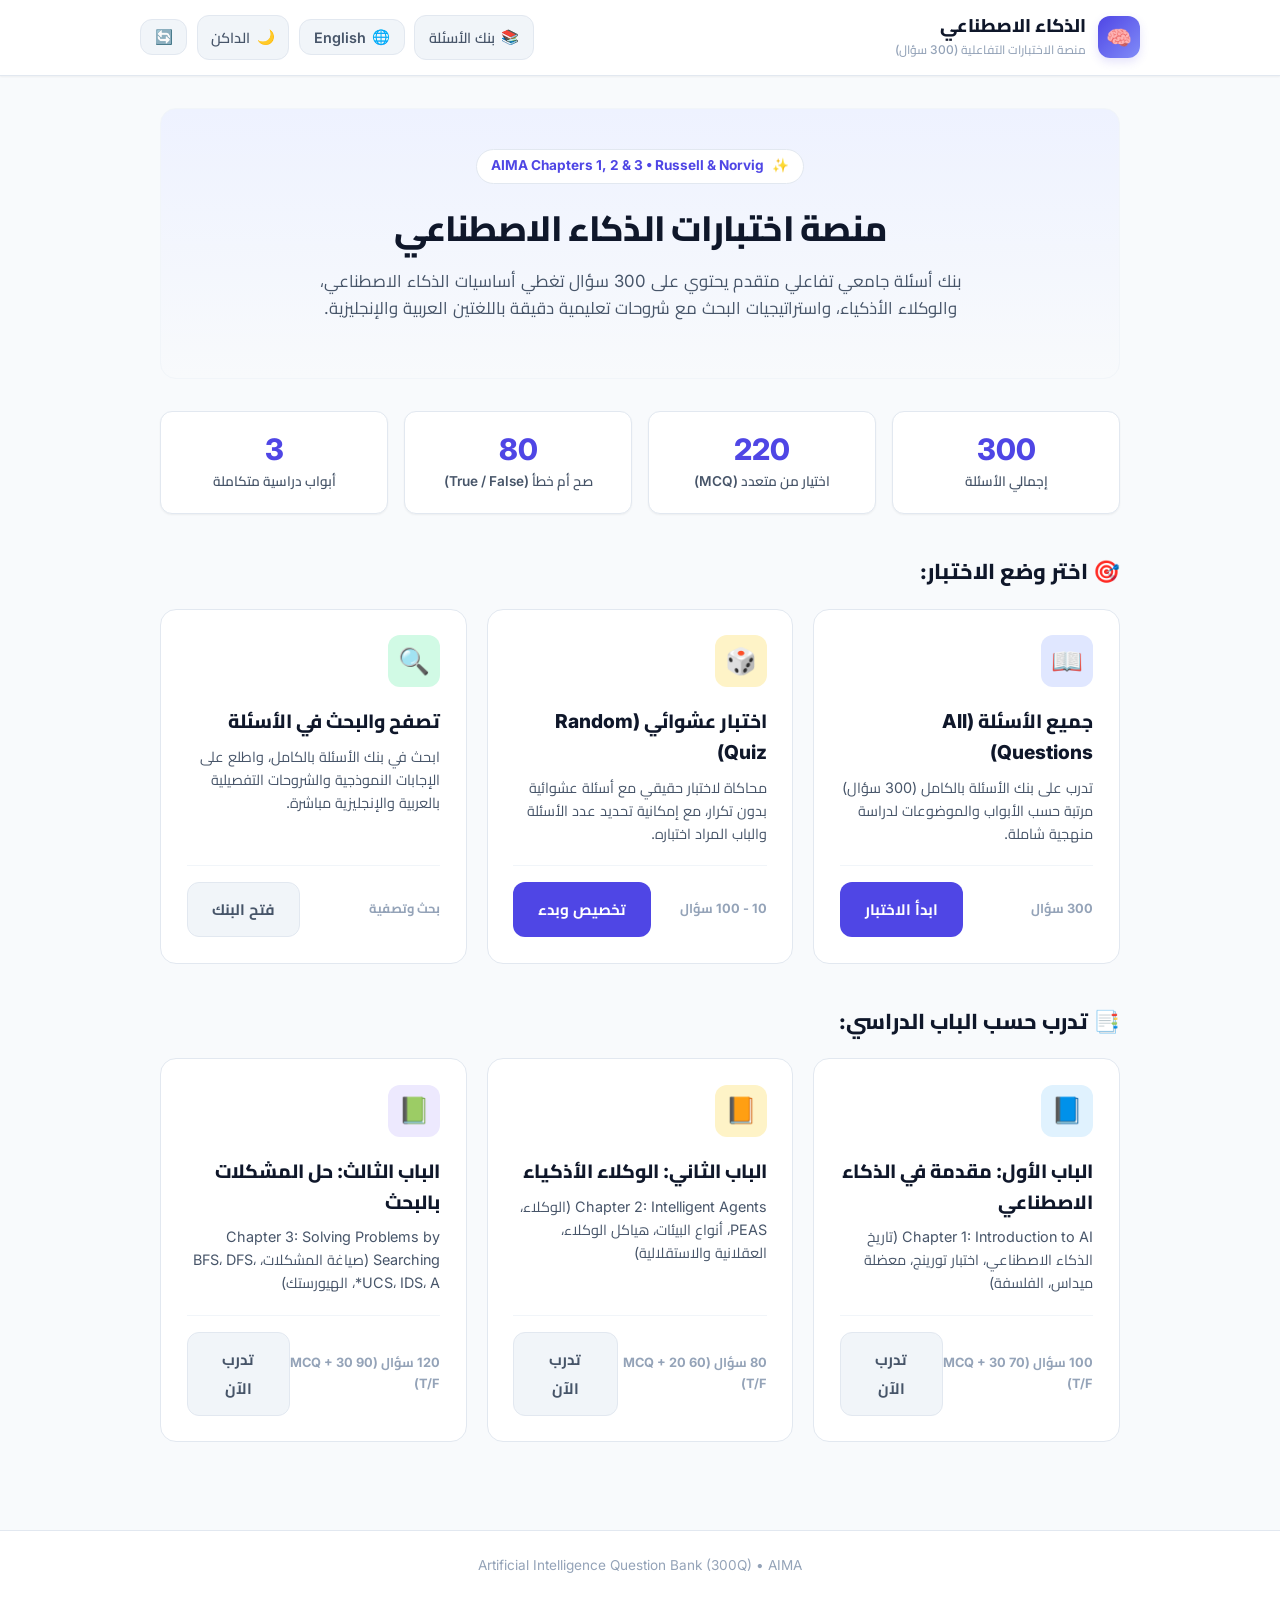
==== Interactive-Quiz/index.html @ 80504274 "Add Question Navigator palette and clean footer" ====
<!DOCTYPE html>
<html lang="ar" dir="rtl" data-theme="light">
<head>
  <meta charset="UTF-8">
  <meta name="viewport" content="width=device-width, initial-scale=1.0">
  <meta name="description" content="منصة اختبارات تفاعلية ذكية وشاملة لمقرر الذكاء الاصطناعي - 300 سؤال شامل">
  <title>منصة اختبارات الذكاء الاصطناعي | Interactive AI Quiz Platform</title>
  <link rel="stylesheet" href="style.css">
</head>
<body>

  <!-- App Header -->
  <header class="app-header">
    <div class="container header-inner">
      <div class="brand" id="brand-logo">
        <div class="brand-icon">🧠</div>
        <div class="brand-text">
          <h1 id="app-title">الذكاء الاصطناعي</h1>
          <span id="app-subtitle">منصة الاختبارات التفاعلية (300 سؤال)</span>
        </div>
      </div>
      
      <div class="header-actions">
        <!-- Question Bank Browser Button -->
        <button class="icon-btn" id="btn-open-bank" title="تصفح بنك الأسئلة / Question Bank">
          <span>📚</span>
          <span class="btn-text">بنك الأسئلة</span>
        </button>

        <!-- Language Toggle -->
        <button class="icon-btn" id="btn-lang-toggle" title="تغيير اتجاه اللغة / Switch Language">
          <span>🌐</span>
          <span id="lang-label">English</span>
        </button>

        <!-- Theme Toggle -->
        <button class="icon-btn" id="btn-theme-toggle" title="تغيير المظهر / Toggle Dark Mode">
          <span id="theme-icon">🌙</span>
          <span id="theme-label">الداكن</span>
        </button>

        <!-- Reset Button -->
        <button class="icon-btn" id="btn-reset-storage" title="إعادة ضبط التقدم / Reset Progress">
          <span>🔄</span>
        </button>
      </div>
    </div>
  </header>

  <!-- Main Container -->
  <main class="main-content">
    <div class="container">

      <!-- ===================================================================
           VIEW 1: HOME VIEW / MODE SELECTION
           =================================================================== -->
      <section id="view-home" class="view-section active">
        <!-- Hero Banner -->
        <div class="hero-banner">
          <div class="hero-badge">
            <span>✨</span>
            <span>AIMA Chapters 1, 2 & 3 • Russell & Norvig</span>
          </div>
          <h2 class="hero-title" id="home-title">منصة اختبارات الذكاء الاصطناعي</h2>
          <p class="hero-subtitle" id="home-desc">
            بنك أسئلة جامعي تفاعلي متقدم يحتوي على 300 سؤال تغطي أساسيات الذكاء الاصطناعي، والوكلاء الأذكياء، واستراتيجيات البحث مع شروحات تعليمية دقيقة باللغتين العربية والإنجليزية.
          </p>
        </div>

        <!-- Quick Stats -->
        <div class="stats-grid">
          <div class="stat-card">
            <div class="stat-value">300</div>
            <div class="stat-label" data-i18n="stat_total">إجمالي الأسئلة</div>
          </div>
          <div class="stat-card">
            <div class="stat-value">220</div>
            <div class="stat-label" data-i18n="stat_mcq">اختيار من متعدد (MCQ)</div>
          </div>
          <div class="stat-card">
            <div class="stat-value">80</div>
            <div class="stat-label" data-i18n="stat_tf">صح أم خطأ (True / False)</div>
          </div>
          <div class="stat-card">
            <div class="stat-value">3</div>
            <div class="stat-label" data-i18n="stat_chapters">أبواب دراسية متكاملة</div>
          </div>
        </div>

        <!-- Modes Grid -->
        <h3 class="modes-title" data-i18n="modes_title">🎯 اختر وضع الاختبار:</h3>
        <div class="modes-grid">
          <!-- All Questions -->
          <div class="mode-card all" id="card-mode-all">
            <div class="mode-icon">📖</div>
            <h4 class="mode-title" data-i18n="mode_all_title">جميع الأسئلة (All Questions)</h4>
            <p class="mode-desc" data-i18n="mode_all_desc">
              تدرب على بنك الأسئلة بالكامل (300 سؤال) مرتبة حسب الأبواب والموضوعات لدراسة منهجية شاملة.
            </p>
            <div class="mode-footer">
              <span class="mode-badge">300 سؤال</span>
              <button class="btn btn-primary" data-i18n="btn_start">ابدأ الاختبار</button>
            </div>
          </div>

          <!-- Random Quiz -->
          <div class="mode-card random" id="card-mode-random">
            <div class="mode-icon">🎲</div>
            <h4 class="mode-title" data-i18n="mode_random_title">اختبار عشوائي (Random Quiz)</h4>
            <p class="mode-desc" data-i18n="mode_random_desc">
              محاكاة لاختبار حقيقي مع أسئلة عشوائية بدون تكرار، مع إمكانية تحديد عدد الأسئلة والباب المراد اختباره.
            </p>
            <div class="mode-footer">
              <span class="mode-badge">10 - 100 سؤال</span>
              <button class="btn btn-primary" data-i18n="btn_customize">تخصيص وبدء</button>
            </div>
          </div>

          <!-- Question Browser -->
          <div class="mode-card browser" id="card-mode-browser">
            <div class="mode-icon">🔍</div>
            <h4 class="mode-title" data-i18n="mode_bank_title">تصفح والبحث في الأسئلة</h4>
            <p class="mode-desc" data-i18n="mode_bank_desc">
              ابحث في بنك الأسئلة بالكامل، واطلع على الإجابات النموذجية والشروحات التفصيلية بالعربية والإنجليزية مباشرة.
            </p>
            <div class="mode-footer">
              <span class="mode-badge">بحث وتصفية</span>
              <button class="btn btn-secondary" data-i18n="btn_browse">فتح البنك</button>
            </div>
          </div>
        </div>

        <!-- Chapter Practice Section -->
        <h3 class="modes-title" data-i18n="chapters_title">📑 تدرب حسب الباب الدراسي:</h3>
        <div class="modes-grid">
          <!-- Chapter 1 -->
          <div class="mode-card" data-chapter="1">
            <div class="mode-icon" style="background:#e0f2fe; color:#0369a1;">📘</div>
            <h4 class="mode-title">الباب الأول: مقدمة في الذكاء الاصطناعي</h4>
            <p class="mode-desc">Chapter 1: Introduction to AI (تاريخ الذكاء الاصطناعي، اختبار تورينج، معضلة ميداس، الفلسفة)</p>
            <div class="mode-footer">
              <span class="mode-badge">100 سؤال (70 MCQ + 30 T/F)</span>
              <button class="btn btn-secondary start-chap-btn" data-chapter="1">تدرب الآن</button>
            </div>
          </div>

          <!-- Chapter 2 -->
          <div class="mode-card" data-chapter="2">
            <div class="mode-icon" style="background:#fef3c7; color:#b45309;">📙</div>
            <h4 class="mode-title">الباب الثاني: الوكلاء الأذكياء</h4>
            <p class="mode-desc">Chapter 2: Intelligent Agents (الوكلاء، PEAS، أنواع البيئات، هياكل الوكلاء، العقلانية والاستقلالية)</p>
            <div class="mode-footer">
              <span class="mode-badge">80 سؤال (60 MCQ + 20 T/F)</span>
              <button class="btn btn-secondary start-chap-btn" data-chapter="2">تدرب الآن</button>
            </div>
          </div>

          <!-- Chapter 3 -->
          <div class="mode-card" data-chapter="3">
            <div class="mode-icon" style="background:#ede9fe; color:#6d28d9;">📗</div>
            <h4 class="mode-title">الباب الثالث: حل المشكلات بالبحث</h4>
            <p class="mode-desc">Chapter 3: Solving Problems by Searching (صياغة المشكلات، BFS، DFS، UCS، IDS، A*، الهيورستك)</p>
            <div class="mode-footer">
              <span class="mode-badge">120 سؤال (90 MCQ + 30 T/F)</span>
              <button class="btn btn-secondary start-chap-btn" data-chapter="3">تدرب الآن</button>
            </div>
          </div>
        </div>
      </section>

      <!-- ===================================================================
           VIEW 2: ACTIVE QUIZ VIEW
           =================================================================== -->
      <section id="view-quiz" class="view-section">
        <!-- Top Bar -->
        <div class="quiz-top-bar">
          <div class="quiz-info-row">
            <div class="quiz-badge-group">
              <span class="badge badge-primary" id="quiz-mode-badge">وضع جميع الأسئلة</span>
              <span class="badge badge-chapter" id="quiz-chapter-badge">Chapter 2</span>
            </div>
            <div style="display:flex; align-items:center; gap:0.75rem;">
              <button class="icon-btn" id="btn-toggle-navigator" title="قائمة الأسئلة / Question Navigator">
                <span>📑</span>
                <span id="nav-btn-text">قائمة الأسئلة (1/20)</span>
              </button>
              <div class="quiz-counter" id="quiz-counter">السؤال 1 من 20</div>
            </div>
          </div>
          <!-- Progress bar -->
          <div class="progress-container">
            <div class="progress-bar" id="quiz-progress-bar"></div>
          </div>
        </div>

        <!-- Question Navigation Drawer / Palette -->
        <div class="question-navigator-drawer" id="question-navigator-drawer" style="display: none;">
          <div class="nav-drawer-header">
            <div class="nav-drawer-title">
              <span>📑</span>
              <span id="nav-drawer-heading">قائمة الأسئلة والتنقل السريع (Question Navigator)</span>
            </div>
            <button class="close-btn" id="btn-close-navigator" title="إغلاق">&times;</button>
          </div>
          <div class="nav-legend">
            <span class="legend-item"><span class="legend-dot current"></span> الحالي (Current)</span>
            <span class="legend-item"><span class="legend-dot correct"></span> صحيحة (Correct)</span>
            <span class="legend-item"><span class="legend-dot wrong"></span> خاطئة (Wrong)</span>
            <span class="legend-item"><span class="legend-dot unanswered"></span> لم تُجب (Unanswered)</span>
          </div>
          <div class="nav-grid-container" id="nav-grid-container">
            <!-- Dynamically populated buttons -->
          </div>
        </div>

        <!-- Question Card -->
        <div class="question-card">
          <div class="question-header">
            <span class="question-number-tag" id="q-id-tag">Q1</span>
            <span class="badge" id="q-type-badge">MCQ</span>
          </div>

          <div class="question-text" id="q-text">
            نص السؤال يظهر هنا...
          </div>

          <!-- Options Container -->
          <div class="options-list" id="q-options-container">
            <!-- Dynamically populated -->
          </div>

          <!-- Feedback Banner (Shown after check answer) -->
          <div class="feedback-banner" id="feedback-banner">
            <div class="feedback-header" id="feedback-header">
              <!-- Result Icon and text -->
            </div>
            <div class="feedback-details" id="feedback-details">
              <!-- Your Answer & Correct Answer -->
            </div>
          </div>

          <!-- Explanation Container (Shown after check answer) -->
          <div class="explanation-box" id="explanation-box">
            <button class="explanation-toggle-btn" id="btn-toggle-exp">
              <span id="exp-toggle-text">💡 عرض الشرح التعليمي / Show Explanation</span>
              <span id="exp-toggle-icon">▼</span>
            </button>
            <div class="explanation-content" id="explanation-content">
              <div class="exp-lang-block">
                <div class="exp-lang-header">🇸🇦 الشرح باللغة العربية:</div>
                <div class="exp-text" id="exp-text-ar"></div>
              </div>
              <div class="exp-lang-block">
                <div class="exp-lang-header">🇬🇧 English Explanation:</div>
                <div class="exp-text" id="exp-text-en"></div>
              </div>
            </div>
          </div>
        </div>

        <!-- Bottom Actions -->
        <div class="quiz-actions">
          <button class="btn btn-secondary" id="btn-prev-q" disabled>
            <span>◀</span>
            <span data-i18n="btn_prev">السابق</span>
          </button>

          <div class="action-btn-group">
            <button class="btn btn-primary" id="btn-check-ans" disabled>
              <span>✓</span>
              <span data-i18n="btn_check">تحقق من الإجابة</span>
            </button>
            <button class="btn btn-primary" id="btn-next-q">
              <span data-i18n="btn_next">التالي</span>
              <span>▶</span>
            </button>
          </div>

          <button class="btn btn-danger" id="btn-finish-quiz">
            <span data-i18n="btn_finish">إنهاء الاختبار</span>
          </button>
        </div>
      </section>

      <!-- ===================================================================
           VIEW 3: RESULTS VIEW
           =================================================================== -->
      <section id="view-results" class="view-section">
        <div class="results-card">
          <div class="results-badge" id="res-badge-icon">🏆</div>
          <h2 class="results-title" data-i18n="res_title">اكتمل الاختبار بنجاح!</h2>
          <p class="results-subtitle" id="res-subtitle">ملخص الأداء والنتيجة النهائية</p>

          <div class="score-display-box">
            <div class="score-number" id="res-score-ratio">17 / 20</div>
            <div class="score-percentage" id="res-score-pct">85%</div>
          </div>

          <div>
            <span class="grade-pill" id="res-grade-pill">👍 Very Good (جيد جداً)</span>
          </div>

          <div class="results-stats-row">
            <div class="r-stat">
              <div class="r-stat-val correct" id="res-stat-correct">17</div>
              <div class="r-stat-lbl" data-i18n="stat_correct">إجابات صحيحة</div>
            </div>
            <div class="r-stat">
              <div class="r-stat-val wrong" id="res-stat-wrong">3</div>
              <div class="r-stat-lbl" data-i18n="stat_wrong">إجابات خاطئة</div>
            </div>
            <div class="r-stat">
              <div class="r-stat-val total" id="res-stat-total">20</div>
              <div class="r-stat-lbl" data-i18n="stat_total_qs">إجمالي الأسئلة</div>
            </div>
          </div>

          <div class="results-actions">
            <button class="btn btn-primary" id="btn-review-answers">
              <span>📋</span>
              <span data-i18n="btn_review">مراجعة الإجابات</span>
            </button>
            <button class="btn btn-secondary" id="btn-try-again">
              <span>🔄</span>
              <span data-i18n="btn_retry">إعادة الاختبار</span>
            </button>
            <button class="btn btn-secondary" id="btn-new-random">
              <span>🎲</span>
              <span data-i18n="btn_new_random">اختبار عشوائي جديد</span>
            </button>
            <button class="btn btn-secondary" id="btn-return-home">
              <span>🏠</span>
              <span data-i18n="btn_home">الرئيسية</span>
            </button>
          </div>
        </div>
      </section>

      <!-- ===================================================================
           VIEW 4: REVIEW VIEW
           =================================================================== -->
      <section id="view-review" class="view-section">
        <div class="review-header-bar">
          <h2 class="review-title" data-i18n="review_title">📋 مراجعة الإجابات</h2>
          <div class="review-filter-tabs">
            <button class="tab-btn active" data-filter="all" data-i18n="tab_all">الكل</button>
            <button class="tab-btn" data-filter="correct" data-i18n="tab_correct">الصحيحة ✓</button>
            <button class="tab-btn" data-filter="wrong" data-i18n="tab_wrong">الخاطئة ✗</button>
          </div>
          <button class="btn btn-secondary" id="btn-review-back">
            <span>◀</span>
            <span data-i18n="btn_back_results">العودة للنتيجة</span>
          </button>
        </div>

        <div class="review-search-bar">
          <input type="text" class="search-input" id="review-search-input" placeholder="🔍 ابحث في الأسئلة التي تمت مراجعتها...">
        </div>

        <div class="review-cards-list" id="review-cards-container">
          <!-- Dynamically populated review questions -->
        </div>
      </section>

      <!-- ===================================================================
           VIEW 5: QUESTION BANK BROWSER
           =================================================================== -->
      <section id="view-browser" class="view-section">
        <div class="bank-header">
          <div>
            <h2 class="review-title" data-i18n="bank_title">📚 تصفح بنك الأسئلة (300 سؤال)</h2>
            <p style="color:var(--text-secondary); font-size:0.95rem;">تصفح واقرأ جميع الأسئلة مع الإجابات والشروحات التعليمية الكاملة</p>
          </div>
          <button class="btn btn-secondary" id="btn-browser-back">
            <span>🏠</span>
            <span data-i18n="btn_home">الرئيسية</span>
          </button>
        </div>

        <div class="bank-filters">
          <input type="text" class="search-input" id="bank-search-input" placeholder="🔍 ابحث عن أي كلمة أو مفهوم في الأسئلة..." style="flex:2; min-width:240px;">
          
          <select class="select-filter" id="bank-chapter-filter" style="flex:1; min-width:180px;">
            <option value="all">جميع الأبواب (All Chapters)</option>
            <option value="1">الباب 1: مقدمة الذكاء الاصطناعي</option>
            <option value="2">الباب 2: الوكلاء الأذكياء</option>
            <option value="3">الباب 3: حل المشكلات بالبحث</option>
          </select>

          <select class="select-filter" id="bank-type-filter" style="flex:1; min-width:150px;">
            <option value="all">جميع الأنواع</option>
            <option value="mcq">اختيار من متعدد (MCQ)</option>
            <option value="true_false">صح أم خطأ (True / False)</option>
          </select>
        </div>

        <div class="review-cards-list" id="bank-cards-container">
          <!-- Dynamically populated question bank items -->
        </div>
      </section>

    </div>
  </main>

  <!-- =======================================================================
       MODAL: RANDOM QUIZ CONFIGURATION
       ======================================================================= -->
  <div class="config-modal-backdrop" id="random-config-modal">
    <div class="config-modal">
      <div class="modal-header">
        <h3 class="modal-title">🎲 إعداد الاختبار العشوائي</h3>
        <button class="close-btn" id="modal-close-btn">&times;</button>
      </div>

      <div class="form-group">
        <label class="form-label">نطاق الأسئلة (Chapter Scope):</label>
        <div class="pill-group" id="modal-scope-pills">
          <button class="pill-btn active" data-scope="all">الكل (300 سؤال)</button>
          <button class="pill-btn" data-scope="1">الباب 1 (100 Q)</button>
          <button class="pill-btn" data-scope="2">الباب 2 (80 Q)</button>
          <button class="pill-btn" data-scope="3">الباب 3 (120 Q)</button>
        </div>
      </div>

      <div class="form-group">
        <label class="form-label">عدد الأسئلة (Number of Questions):</label>
        <div class="pill-group" id="modal-count-pills">
          <button class="pill-btn" data-count="10">10</button>
          <button class="pill-btn active" data-count="20">20</button>
          <button class="pill-btn" data-count="30">30</button>
          <button class="pill-btn" data-count="50">50</button>
          <button class="pill-btn" data-count="100">100</button>
          <button class="pill-btn" data-count="custom">مخصص</button>
        </div>
        <input type="number" id="custom-count-input" class="custom-input" min="5" max="300" placeholder="أدخل عدداً بين 5 و 300" style="display:none;">
      </div>

      <div class="modal-actions">
        <button class="btn btn-secondary" id="modal-cancel-btn">إلغاء</button>
        <button class="btn btn-primary" id="modal-start-btn">ابدأ الاختبار الآن 🚀</button>
      </div>
    </div>
  </div>

  <!-- Footer -->
  <footer class="app-footer">
    <div class="container footer-inner" style="justify-content: center;">
      <div id="footer-text">Artificial Intelligence Question Bank (300Q) • AIMA</div>
    </div>
  </footer>

  <!-- Scripts -->
  <script src="questions.js"></script>
  <script src="script.js"></script>
</body>
</html>
---- Interactive-Quiz/style.css ----
/* ==========================================================================
   Interactive Quiz Platform - Stylesheet
   Modern, Responsive, Bilingual (AR/EN), Dark & Light Theme
   ========================================================================== */

@import url('https://fonts.googleapis.com/css2?family=Cairo:wght@400;600;700;800&family=Inter:wght@400;500;600;700;800&display=swap');

:root {
  /* Light Theme */
  --bg-primary: #f8fafc;
  --bg-secondary: #ffffff;
  --bg-tertiary: #f1f5f9;
  --bg-card: #ffffff;
  --bg-card-hover: #f8fafc;
  --border-color: #e2e8f0;
  --border-light: #f1f5f9;
  
  --text-primary: #0f172a;
  --text-secondary: #475569;
  --text-muted: #94a3b8;
  
  --primary: #4f46e5;
  --primary-hover: #4338ca;
  --primary-light: #eef2ff;
  --primary-glow: rgba(79, 70, 229, 0.15);
  
  --success: #10b981;
  --success-bg: #ecfdf5;
  --success-border: #a7f3d0;
  --success-text: #065f46;
  
  --danger: #ef4444;
  --danger-bg: #fef2f2;
  --danger-border: #fecaca;
  --danger-text: #991b1b;
  
  --warning: #f59e0b;
  --warning-bg: #fffbeb;
  --warning-border: #fde68a;
  --warning-text: #92400e;
  
  --info: #0284c7;
  --info-bg: #f0f9ff;
  --info-border: #bae6fd;
  
  --shadow-sm: 0 1px 2px 0 rgba(0, 0, 0, 0.05);
  --shadow-md: 0 4px 6px -1px rgba(0, 0, 0, 0.08), 0 2px 4px -2px rgba(0, 0, 0, 0.05);
  --shadow-lg: 0 10px 15px -3px rgba(0, 0, 0, 0.08), 0 4px 6px -4px rgba(0, 0, 0, 0.04);
  --shadow-xl: 0 20px 25px -5px rgba(0, 0, 0, 0.1), 0 8px 10px -6px rgba(0, 0, 0, 0.04);
  
  --radius-sm: 8px;
  --radius-md: 12px;
  --radius-lg: 16px;
  --radius-full: 9999px;
  
  --font-family: 'Inter', 'Cairo', system-ui, -apple-system, sans-serif;
  --transition: all 0.25s cubic-bezier(0.4, 0, 0.2, 1);
}

[data-theme="dark"] {
  --bg-primary: #0b0f19;
  --bg-secondary: #111827;
  --bg-tertiary: #1f2937;
  --bg-card: #151d2f;
  --bg-card-hover: #1c263c;
  --border-color: #27354f;
  --border-light: #1e293b;
  
  --text-primary: #f8fafc;
  --text-secondary: #cbd5e1;
  --text-muted: #64748b;
  
  --primary: #6366f1;
  --primary-hover: #4f46e5;
  --primary-light: rgba(99, 102, 241, 0.15);
  --primary-glow: rgba(99, 102, 241, 0.3);
  
  --success: #10b981;
  --success-bg: rgba(16, 185, 129, 0.15);
  --success-border: rgba(16, 185, 129, 0.3);
  --success-text: #34d399;
  
  --danger: #f87171;
  --danger-bg: rgba(239, 68, 68, 0.15);
  --danger-border: rgba(239, 68, 68, 0.3);
  --danger-text: #fca5a5;
  
  --warning: #fbbf24;
  --warning-bg: rgba(245, 158, 11, 0.15);
  --warning-border: rgba(245, 158, 11, 0.3);
  --warning-text: #fcd34d;
  
  --info: #38bdf8;
  --info-bg: rgba(2, 132, 199, 0.15);
  --info-border: rgba(2, 132, 199, 0.3);
  
  --shadow-sm: 0 1px 3px 0 rgba(0, 0, 0, 0.3);
  --shadow-md: 0 4px 6px -1px rgba(0, 0, 0, 0.4);
  --shadow-lg: 0 10px 20px -3px rgba(0, 0, 0, 0.5);
  --shadow-xl: 0 20px 25px -5px rgba(0, 0, 0, 0.6);
}

/* ==========================================================================
   Reset & Base Styles
   ========================================================================== */

* {
  box-sizing: border-box;
  margin: 0;
  padding: 0;
  font-family: inherit;
  -webkit-font-smoothing: antialiased;
}

body {
  font-family: var(--font-family);
  background-color: var(--bg-primary);
  color: var(--text-primary);
  min-height: 100vh;
  display: flex;
  flex-direction: column;
  line-height: 1.6;
  transition: background-color 0.3s ease, color 0.3s ease;
}

[dir="rtl"] {
  font-family: 'Cairo', 'Inter', system-ui, sans-serif;
  direction: rtl;
  text-align: right;
}

[dir="ltr"] {
  font-family: 'Inter', 'Cairo', system-ui, sans-serif;
  direction: ltr;
  text-align: left;
}

/* Container */
.container {
  width: 100%;
  max-width: 1000px;
  margin: 0 auto;
  padding: 0 1.25rem;
}

/* ==========================================================================
   Header & Navbar
   ========================================================================== */

.app-header {
  background: var(--bg-secondary);
  border-bottom: 1px solid var(--border-color);
  position: sticky;
  top: 0;
  z-index: 100;
  backdrop-filter: blur(10px);
  box-shadow: var(--shadow-sm);
  transition: var(--transition);
}

.header-inner {
  display: flex;
  align-items: center;
  justify-content: space-between;
  padding: 0.85rem 0;
}

.brand {
  display: flex;
  align-items: center;
  gap: 0.75rem;
  text-decoration: none;
  cursor: pointer;
}

.brand-icon {
  width: 42px;
  height: 42px;
  border-radius: var(--radius-md);
  background: linear-gradient(135deg, var(--primary), #818cf8);
  display: flex;
  align-items: center;
  justify-content: center;
  color: #ffffff;
  font-size: 1.3rem;
  box-shadow: 0 4px 10px var(--primary-glow);
}

.brand-text h1 {
  font-size: 1.15rem;
  font-weight: 800;
  color: var(--text-primary);
  line-height: 1.2;
}

.brand-text span {
  font-size: 0.75rem;
  color: var(--text-muted);
  font-weight: 500;
}

.header-actions {
  display: flex;
  align-items: center;
  gap: 0.6rem;
}

.icon-btn {
  background: var(--bg-tertiary);
  border: 1px solid var(--border-color);
  color: var(--text-secondary);
  padding: 0.5rem 0.85rem;
  border-radius: var(--radius-md);
  font-size: 0.9rem;
  font-weight: 600;
  cursor: pointer;
  display: inline-flex;
  align-items: center;
  gap: 0.4rem;
  transition: var(--transition);
}

.icon-btn:hover {
  background: var(--primary-light);
  color: var(--primary);
  border-color: var(--primary);
}

/* ==========================================================================
   Main Content Layout
   ========================================================================== */

.main-content {
  flex: 1;
  padding: 2rem 0 3rem;
}

/* Section visibility */
.view-section {
  display: none;
  animation: fadeIn 0.35s ease;
}

.view-section.active {
  display: block;
}

@keyframes fadeIn {
  from { opacity: 0; transform: translateY(8px); }
  to { opacity: 1; transform: translateY(0); }
}

/* ==========================================================================
   Home View / Mode Selector
   ========================================================================== */

.hero-banner {
  text-align: center;
  padding: 2.5rem 1rem 2rem;
  margin-bottom: 2rem;
  background: linear-gradient(180deg, var(--primary-light) 0%, transparent 100%);
  border-radius: var(--radius-lg);
  border: 1px solid var(--border-light);
}

.hero-badge {
  display: inline-flex;
  align-items: center;
  gap: 0.5rem;
  background: var(--bg-secondary);
  border: 1px solid var(--border-color);
  color: var(--primary);
  font-size: 0.85rem;
  font-weight: 700;
  padding: 0.35rem 0.9rem;
  border-radius: var(--radius-full);
  margin-bottom: 1rem;
}

.hero-title {
  font-size: 2.2rem;
  font-weight: 800;
  color: var(--text-primary);
  margin-bottom: 0.75rem;
  letter-spacing: -0.02em;
}

.hero-subtitle {
  font-size: 1.05rem;
  color: var(--text-secondary);
  max-width: 650px;
  margin: 0 auto 1.5rem;
}

.stats-grid {
  display: grid;
  grid-template-columns: repeat(auto-fit, minmax(180px, 1fr));
  gap: 1rem;
  margin-bottom: 2.5rem;
}

.stat-card {
  background: var(--bg-card);
  border: 1px solid var(--border-color);
  padding: 1.25rem;
  border-radius: var(--radius-md);
  text-align: center;
  box-shadow: var(--shadow-sm);
  transition: var(--transition);
}

.stat-card:hover {
  transform: translateY(-2px);
  box-shadow: var(--shadow-md);
  border-color: var(--primary);
}

.stat-value {
  font-size: 1.85rem;
  font-weight: 800;
  color: var(--primary);
  line-height: 1.2;
}

.stat-label {
  font-size: 0.85rem;
  color: var(--text-secondary);
  font-weight: 600;
  margin-top: 0.25rem;
}

/* Modes Grid */
.modes-title {
  font-size: 1.35rem;
  font-weight: 800;
  margin-bottom: 1.25rem;
  display: flex;
  align-items: center;
  gap: 0.5rem;
}

.modes-grid {
  display: grid;
  grid-template-columns: repeat(auto-fit, minmax(280px, 1fr));
  gap: 1.25rem;
  margin-bottom: 2.5rem;
}

.mode-card {
  background: var(--bg-card);
  border: 1.5px solid var(--border-color);
  border-radius: var(--radius-lg);
  padding: 1.6rem;
  cursor: pointer;
  transition: var(--transition);
  position: relative;
  overflow: hidden;
  display: flex;
  flex-direction: column;
}

.mode-card:hover {
  border-color: var(--primary);
  transform: translateY(-4px);
  box-shadow: var(--shadow-lg);
}

.mode-icon {
  width: 52px;
  height: 52px;
  border-radius: var(--radius-md);
  display: flex;
  align-items: center;
  justify-content: center;
  font-size: 1.6rem;
  margin-bottom: 1.2rem;
}

.mode-card.all .mode-icon {
  background: #e0e7ff;
  color: #4338ca;
}

.mode-card.random .mode-icon {
  background: #fef3c7;
  color: #b45309;
}

.mode-card.browser .mode-icon {
  background: #d1fae5;
  color: #047857;
}

.mode-title {
  font-size: 1.2rem;
  font-weight: 800;
  color: var(--text-primary);
  margin-bottom: 0.5rem;
}

.mode-desc {
  font-size: 0.9rem;
  color: var(--text-secondary);
  margin-bottom: 1.25rem;
  flex: 1;
}

.mode-footer {
  display: flex;
  align-items: center;
  justify-content: space-between;
  border-top: 1px solid var(--border-light);
  padding-top: 1rem;
}

.mode-badge {
  font-size: 0.8rem;
  font-weight: 700;
  color: var(--text-muted);
}

/* Modal / Configurations (Random Quiz Setup) */
.config-modal-backdrop {
  position: fixed;
  top: 0;
  left: 0;
  right: 0;
  bottom: 0;
  background: rgba(0, 0, 0, 0.65);
  backdrop-filter: blur(4px);
  display: none;
  align-items: center;
  justify-content: center;
  z-index: 1000;
  padding: 1rem;
}

.config-modal-backdrop.active {
  display: flex;
  animation: fadeIn 0.2s ease;
}

.config-modal {
  background: var(--bg-card);
  border: 1px solid var(--border-color);
  border-radius: var(--radius-lg);
  max-width: 540px;
  width: 100%;
  padding: 2rem;
  box-shadow: var(--shadow-xl);
}

.modal-header {
  display: flex;
  align-items: center;
  justify-content: space-between;
  margin-bottom: 1.5rem;
}

.modal-title {
  font-size: 1.3rem;
  font-weight: 800;
}

.close-btn {
  background: none;
  border: none;
  font-size: 1.5rem;
  color: var(--text-muted);
  cursor: pointer;
  padding: 0.25rem;
  line-height: 1;
}

.close-btn:hover {
  color: var(--text-primary);
}

.form-group {
  margin-bottom: 1.5rem;
}

.form-label {
  display: block;
  font-size: 0.9rem;
  font-weight: 700;
  margin-bottom: 0.6rem;
  color: var(--text-primary);
}

.pill-group {
  display: flex;
  flex-wrap: wrap;
  gap: 0.5rem;
}

.pill-btn {
  background: var(--bg-tertiary);
  border: 1.5px solid var(--border-color);
  padding: 0.5rem 1rem;
  border-radius: var(--radius-full);
  font-size: 0.9rem;
  font-weight: 700;
  color: var(--text-secondary);
  cursor: pointer;
  transition: var(--transition);
}

.pill-btn:hover {
  border-color: var(--primary);
  color: var(--primary);
}

.pill-btn.active {
  background: var(--primary);
  border-color: var(--primary);
  color: #ffffff;
}

.custom-input {
  width: 100%;
  padding: 0.75rem 1rem;
  background: var(--bg-tertiary);
  border: 1.5px solid var(--border-color);
  border-radius: var(--radius-md);
  color: var(--text-primary);
  font-size: 0.95rem;
  outline: none;
  margin-top: 0.5rem;
  transition: var(--transition);
}

.custom-input:focus {
  border-color: var(--primary);
  box-shadow: 0 0 0 3px var(--primary-glow);
}

.modal-actions {
  display: flex;
  justify-content: flex-end;
  gap: 0.75rem;
  margin-top: 2rem;
}

/* ==========================================================================
   Quiz View (Active Exam)
   ========================================================================== */

.quiz-top-bar {
  background: var(--bg-card);
  border: 1px solid var(--border-color);
  border-radius: var(--radius-lg);
  padding: 1.25rem;
  margin-bottom: 1.5rem;
  box-shadow: var(--shadow-sm);
}

.quiz-info-row {
  display: flex;
  align-items: center;
  justify-content: space-between;
  margin-bottom: 0.75rem;
  flex-wrap: wrap;
  gap: 0.5rem;
}

.quiz-badge-group {
  display: flex;
  align-items: center;
  gap: 0.5rem;
}

.badge {
  display: inline-flex;
  align-items: center;
  gap: 0.3rem;
  padding: 0.3rem 0.75rem;
  border-radius: var(--radius-full);
  font-size: 0.8rem;
  font-weight: 700;
  text-transform: uppercase;
  letter-spacing: 0.03em;
}

.badge-primary {
  background: var(--primary-light);
  color: var(--primary);
  border: 1px solid var(--border-color);
}

.badge-chapter {
  background: var(--bg-tertiary);
  color: var(--text-secondary);
  border: 1px solid var(--border-color);
}

.quiz-counter {
  font-size: 1rem;
  font-weight: 800;
  color: var(--text-primary);
}

.progress-container {
  width: 100%;
  height: 10px;
  background: var(--bg-tertiary);
  border-radius: var(--radius-full);
  overflow: hidden;
  position: relative;
}

.progress-bar {
  height: 100%;
  width: 0%;
  background: linear-gradient(90deg, var(--primary), #818cf8);
  border-radius: var(--radius-full);
  transition: width 0.3s ease;
}

/* Question Navigation Drawer / Palette */
.question-navigator-drawer {
  background: var(--bg-card);
  border: 1.5px solid var(--border-color);
  border-radius: var(--radius-lg);
  padding: 1.25rem;
  margin-bottom: 1.5rem;
  box-shadow: var(--shadow-md);
  animation: fadeIn 0.25s ease;
}

.nav-drawer-header {
  display: flex;
  align-items: center;
  justify-content: space-between;
  margin-bottom: 1rem;
  border-bottom: 1px solid var(--border-light);
  padding-bottom: 0.75rem;
}

.nav-drawer-title {
  display: flex;
  align-items: center;
  gap: 0.5rem;
  font-size: 1.05rem;
  font-weight: 800;
  color: var(--text-primary);
}

.nav-legend {
  display: flex;
  align-items: center;
  flex-wrap: wrap;
  gap: 1.25rem;
  margin-bottom: 1rem;
  font-size: 0.85rem;
  color: var(--text-secondary);
}

.legend-item {
  display: inline-flex;
  align-items: center;
  gap: 0.4rem;
  font-weight: 600;
}

.legend-dot {
  width: 12px;
  height: 12px;
  border-radius: 50%;
  display: inline-block;
}

.legend-dot.current { background: var(--primary); box-shadow: 0 0 0 2px var(--primary-glow); }
.legend-dot.correct { background: var(--success); }
.legend-dot.wrong { background: var(--danger); }
.legend-dot.unanswered { background: var(--border-color); }

.nav-grid-container {
  display: grid;
  grid-template-columns: repeat(auto-fill, minmax(44px, 1fr));
  gap: 0.5rem;
  max-height: 240px;
  overflow-y: auto;
  padding: 0.35rem 0.2rem;
}

.nav-q-btn {
  height: 42px;
  border-radius: var(--radius-sm);
  background: var(--bg-tertiary);
  border: 1.5px solid var(--border-color);
  color: var(--text-secondary);
  font-size: 0.9rem;
  font-weight: 800;
  cursor: pointer;
  display: flex;
  align-items: center;
  justify-content: center;
  transition: var(--transition);
  user-select: none;
}

.nav-q-btn:hover {
  border-color: var(--primary);
  color: var(--primary);
  transform: translateY(-2px);
}

.nav-q-btn.current {
  background: var(--primary-light) !important;
  border-color: var(--primary) !important;
  color: var(--primary) !important;
  box-shadow: 0 0 0 2px var(--primary-glow);
}

.nav-q-btn.correct {
  background: var(--success) !important;
  border-color: var(--success) !important;
  color: #ffffff !important;
}

.nav-q-btn.wrong {
  background: var(--danger) !important;
  border-color: var(--danger) !important;
  color: #ffffff !important;
}

.nav-q-btn.answered-unverified {
  border-color: var(--primary);
  background: var(--bg-card);
  color: var(--primary);
}

/* Question Card */
.question-card {
  background: var(--bg-card);
  border: 1.5px solid var(--border-color);
  border-radius: var(--radius-lg);
  padding: 2rem;
  margin-bottom: 1.5rem;
  box-shadow: var(--shadow-md);
  position: relative;
}

.question-header {
  display: flex;
  align-items: center;
  justify-content: space-between;
  margin-bottom: 1rem;
  gap: 0.5rem;
}

.question-number-tag {
  font-size: 0.85rem;
  font-weight: 700;
  color: var(--primary);
  background: var(--primary-light);
  padding: 0.25rem 0.65rem;
  border-radius: var(--radius-sm);
}

.question-text {
  font-size: 1.25rem;
  font-weight: 700;
  color: var(--text-primary);
  line-height: 1.6;
  margin-bottom: 1.75rem;
  direction: ltr !important;
  text-align: left !important;
  unicode-bidi: isolate !important;
  font-family: 'Inter', -apple-system, BlinkMacSystemFont, 'Segoe UI', Roboto, sans-serif !important;
}

/* Options */
.options-list {
  display: flex;
  flex-direction: column;
  gap: 0.85rem;
  margin-bottom: 1.75rem;
  direction: ltr !important;
}

.option-item {
  display: flex;
  align-items: center;
  gap: 1rem;
  padding: 1rem 1.25rem;
  background: var(--bg-tertiary);
  border: 1.5px solid var(--border-color);
  border-radius: var(--radius-md);
  cursor: pointer;
  transition: var(--transition);
  position: relative;
  user-select: none;
  direction: ltr !important;
  text-align: left !important;
}

.option-item:hover:not(.disabled) {
  border-color: var(--primary);
  background: var(--primary-light);
  transform: translateX(4px);
}

.option-item.selected {
  border-color: var(--primary);
  background: var(--primary-light);
  box-shadow: 0 0 0 2px var(--primary-glow);
}

.option-prefix {
  width: 34px;
  height: 34px;
  min-width: 34px;
  border-radius: var(--radius-sm);
  background: var(--bg-card);
  border: 1px solid var(--border-color);
  display: flex;
  align-items: center;
  justify-content: center;
  font-weight: 800;
  font-size: 0.95rem;
  color: var(--text-secondary);
  transition: var(--transition);
}

.option-item.selected .option-prefix {
  background: var(--primary);
  color: #ffffff;
  border-color: var(--primary);
}

.option-label {
  font-size: 1.05rem;
  color: var(--text-primary);
  font-weight: 500;
  flex: 1;
  direction: ltr !important;
  text-align: left !important;
  unicode-bidi: isolate !important;
  font-family: 'Inter', -apple-system, BlinkMacSystemFont, 'Segoe UI', Roboto, sans-serif !important;
}

/* Correct / Wrong States on Options */
.option-item.correct {
  background: var(--success-bg) !important;
  border-color: var(--success) !important;
}

.option-item.correct .option-prefix {
  background: var(--success) !important;
  color: #ffffff !important;
  border-color: var(--success) !important;
}

.option-item.wrong {
  background: var(--danger-bg) !important;
  border-color: var(--danger) !important;
}

.option-item.wrong .option-prefix {
  background: var(--danger) !important;
  color: #ffffff !important;
  border-color: var(--danger) !important;
}

.option-item.disabled {
  cursor: default;
  pointer-events: none;
}

/* Answer Feedback Banner */
.feedback-banner {
  padding: 1.25rem;
  border-radius: var(--radius-md);
  margin-bottom: 1.5rem;
  display: none;
  animation: fadeIn 0.3s ease;
}

.feedback-banner.show {
  display: block;
}

.feedback-banner.correct {
  background: var(--success-bg);
  border: 1.5px solid var(--success-border);
  color: var(--success-text);
}

.feedback-banner.wrong {
  background: var(--danger-bg);
  border: 1.5px solid var(--danger-border);
  color: var(--danger-text);
}

.feedback-header {
  display: flex;
  align-items: center;
  gap: 0.6rem;
  font-size: 1.15rem;
  font-weight: 800;
  margin-bottom: 0.4rem;
}

.feedback-details {
  font-size: 0.95rem;
  font-weight: 600;
  display: flex;
  flex-direction: column;
  gap: 0.25rem;
}

/* Explanation Box */
.explanation-box {
  background: var(--bg-tertiary);
  border: 1px solid var(--border-color);
  border-radius: var(--radius-md);
  margin-top: 1.25rem;
  overflow: hidden;
  display: none;
}

.explanation-box.show {
  display: block;
  animation: fadeIn 0.3s ease;
}

.explanation-toggle-btn {
  width: 100%;
  background: var(--bg-tertiary);
  border: none;
  padding: 0.85rem 1.25rem;
  font-size: 0.95rem;
  font-weight: 700;
  color: var(--primary);
  display: flex;
  align-items: center;
  justify-content: space-between;
  cursor: pointer;
  border-bottom: 1px solid var(--border-light);
  transition: var(--transition);
}

.explanation-toggle-btn:hover {
  background: var(--primary-light);
}

.explanation-content {
  padding: 1.25rem;
  display: flex;
  flex-direction: column;
  gap: 1.2rem;
}

.exp-lang-block {
  background: var(--bg-card);
  padding: 1rem;
  border-radius: var(--radius-sm);
  border: 1px solid var(--border-color);
}

.exp-lang-block.exp-arabic,
.exp-lang-block:first-child {
  direction: rtl !important;
  text-align: right !important;
  font-family: 'Cairo', system-ui, sans-serif !important;
  unicode-bidi: isolate !important;
}

.exp-lang-block.exp-english,
.exp-lang-block:last-child {
  direction: ltr !important;
  text-align: left !important;
  font-family: 'Inter', system-ui, sans-serif !important;
  unicode-bidi: isolate !important;
}

.exp-lang-header {
  display: flex;
  align-items: center;
  gap: 0.5rem;
  font-size: 0.85rem;
  font-weight: 800;
  color: var(--primary);
  margin-bottom: 0.5rem;
}

.exp-text {
  font-size: 0.95rem;
  color: var(--text-primary);
  line-height: 1.6;
}

/* Navigation & Action Bar */
.quiz-actions {
  display: flex;
  align-items: center;
  justify-content: space-between;
  gap: 0.75rem;
  flex-wrap: wrap;
}

.action-btn-group {
  display: flex;
  align-items: center;
  gap: 0.6rem;
}

.btn {
  display: inline-flex;
  align-items: center;
  justify-content: center;
  gap: 0.5rem;
  padding: 0.75rem 1.5rem;
  border-radius: var(--radius-md);
  font-size: 0.95rem;
  font-weight: 700;
  cursor: pointer;
  border: 1.5px solid transparent;
  transition: var(--transition);
}

.btn-primary {
  background: var(--primary);
  color: #ffffff;
}

.btn-primary:hover {
  background: var(--primary-hover);
  box-shadow: 0 4px 12px var(--primary-glow);
}

.btn-secondary {
  background: var(--bg-tertiary);
  color: var(--text-secondary);
  border-color: var(--border-color);
}

.btn-secondary:hover {
  background: var(--border-color);
  color: var(--text-primary);
}

.btn-success {
  background: var(--success);
  color: #ffffff;
}

.btn-success:hover {
  opacity: 0.95;
}

.btn-danger {
  background: var(--danger);
  color: #ffffff;
}

.btn:disabled {
  opacity: 0.45;
  cursor: not-allowed;
  pointer-events: none;
}

/* ==========================================================================
   Results View
   ========================================================================== */

.results-card {
  background: var(--bg-card);
  border: 1.5px solid var(--border-color);
  border-radius: var(--radius-lg);
  padding: 2.5rem 1.5rem;
  text-align: center;
  margin-bottom: 2rem;
  box-shadow: var(--shadow-lg);
}

.results-badge {
  font-size: 3.5rem;
  margin-bottom: 0.75rem;
  line-height: 1;
}

.results-title {
  font-size: 2rem;
  font-weight: 800;
  color: var(--text-primary);
  margin-bottom: 0.5rem;
}

.results-subtitle {
  font-size: 1.05rem;
  color: var(--text-secondary);
  margin-bottom: 2rem;
}

.score-display-box {
  display: inline-flex;
  flex-direction: column;
  align-items: center;
  background: var(--bg-tertiary);
  padding: 1.5rem 3rem;
  border-radius: var(--radius-lg);
  border: 1.5px solid var(--border-color);
  margin-bottom: 2rem;
}

.score-number {
  font-size: 3.2rem;
  font-weight: 900;
  color: var(--primary);
  line-height: 1;
}

.score-percentage {
  font-size: 1.3rem;
  font-weight: 800;
  color: var(--text-secondary);
  margin-top: 0.5rem;
}

.grade-pill {
  display: inline-flex;
  align-items: center;
  gap: 0.5rem;
  font-size: 1.1rem;
  font-weight: 800;
  padding: 0.5rem 1.5rem;
  border-radius: var(--radius-full);
  margin-bottom: 2rem;
}

.grade-excellent {
  background: #fef3c7;
  color: #92400e;
  border: 1px solid #fde68a;
}

.grade-verygood {
  background: #ecfdf5;
  color: #065f46;
  border: 1px solid #a7f3d0;
}

.grade-good {
  background: #e0e7ff;
  color: #3730a3;
  border: 1px solid #c7d2fe;
}

.grade-pass {
  background: #f0fdf4;
  color: #166534;
  border: 1px solid #bbf7d0;
}

.grade-needs {
  background: #fef2f2;
  color: #991b1b;
  border: 1px solid #fecaca;
}

.results-stats-row {
  display: grid;
  grid-template-columns: repeat(auto-fit, minmax(140px, 1fr));
  gap: 1rem;
  max-width: 650px;
  margin: 0 auto 2.5rem;
}

.r-stat {
  background: var(--bg-tertiary);
  border: 1px solid var(--border-color);
  padding: 1rem;
  border-radius: var(--radius-md);
}

.r-stat-val {
  font-size: 1.6rem;
  font-weight: 800;
}

.r-stat-val.correct { color: var(--success); }
.r-stat-val.wrong { color: var(--danger); }
.r-stat-val.total { color: var(--primary); }

.r-stat-lbl {
  font-size: 0.8rem;
  font-weight: 700;
  color: var(--text-muted);
  margin-top: 0.2rem;
}

.results-actions {
  display: flex;
  align-items: center;
  justify-content: center;
  gap: 0.85rem;
  flex-wrap: wrap;
}

/* ==========================================================================
   Review View
   ========================================================================== */

.review-header-bar {
  display: flex;
  align-items: center;
  justify-content: space-between;
  margin-bottom: 1.5rem;
  flex-wrap: wrap;
  gap: 1rem;
}

.review-title {
  font-size: 1.6rem;
  font-weight: 800;
}

.review-filter-tabs {
  display: flex;
  gap: 0.4rem;
  background: var(--bg-tertiary);
  padding: 0.35rem;
  border-radius: var(--radius-md);
  border: 1px solid var(--border-color);
}

.tab-btn {
  background: none;
  border: none;
  padding: 0.45rem 0.9rem;
  border-radius: var(--radius-sm);
  font-size: 0.85rem;
  font-weight: 700;
  color: var(--text-secondary);
  cursor: pointer;
  transition: var(--transition);
}

.tab-btn.active {
  background: var(--bg-card);
  color: var(--primary);
  box-shadow: var(--shadow-sm);
}

.review-search-bar {
  margin-bottom: 1.5rem;
}

.search-input {
  width: 100%;
  padding: 0.85rem 1.25rem;
  background: var(--bg-card);
  border: 1.5px solid var(--border-color);
  border-radius: var(--radius-md);
  font-size: 0.95rem;
  color: var(--text-primary);
  outline: none;
  transition: var(--transition);
}

.search-input:focus {
  border-color: var(--primary);
  box-shadow: 0 0 0 3px var(--primary-glow);
}

.review-cards-list {
  display: flex;
  flex-direction: column;
  gap: 1.5rem;
}

.review-item-card {
  background: var(--bg-card);
  border: 1.5px solid var(--border-color);
  border-radius: var(--radius-lg);
  padding: 1.75rem;
  box-shadow: var(--shadow-sm);
  transition: var(--transition);
}

.review-item-card.is-correct {
  border-left: 5px solid var(--success);
}

[dir="rtl"] .review-item-card.is-correct {
  border-left: 1.5px solid var(--border-color);
  border-right: 5px solid var(--success);
}

.review-item-card.is-wrong {
  border-left: 5px solid var(--danger);
}

[dir="rtl"] .review-item-card.is-wrong {
  border-left: 1.5px solid var(--border-color);
  border-right: 5px solid var(--danger);
}

.review-card-top {
  display: flex;
  align-items: center;
  justify-content: space-between;
  margin-bottom: 0.75rem;
}

.review-status-badge {
  font-size: 0.8rem;
  font-weight: 800;
  padding: 0.25rem 0.75rem;
  border-radius: var(--radius-full);
}

.review-status-badge.correct {
  background: var(--success-bg);
  color: var(--success-text);
  border: 1px solid var(--success-border);
}

.review-status-badge.wrong {
  background: var(--danger-bg);
  color: var(--danger-text);
  border: 1px solid var(--danger-border);
}

.review-q-text {
  font-size: 1.15rem;
  font-weight: 700;
  margin-bottom: 1.25rem;
  color: var(--text-primary);
  direction: ltr !important;
  text-align: left !important;
  unicode-bidi: isolate !important;
  font-family: 'Inter', system-ui, sans-serif !important;
}

.review-answers-box {
  background: var(--bg-tertiary);
  border-radius: var(--radius-md);
  padding: 1rem 1.25rem;
  margin-bottom: 1.25rem;
  display: flex;
  flex-direction: column;
  gap: 0.5rem;
  font-size: 0.95rem;
  direction: ltr !important;
  text-align: left !important;
}

/* ==========================================================================
   Question Bank Browser View
   ========================================================================== */

.bank-header {
  display: flex;
  align-items: center;
  justify-content: space-between;
  margin-bottom: 1.5rem;
  flex-wrap: wrap;
  gap: 1rem;
}

.bank-filters {
  display: flex;
  gap: 0.75rem;
  margin-bottom: 1.5rem;
  flex-wrap: wrap;
}

.select-filter {
  padding: 0.6rem 1rem;
  background: var(--bg-card);
  border: 1.5px solid var(--border-color);
  border-radius: var(--radius-md);
  color: var(--text-primary);
  font-size: 0.9rem;
  font-weight: 600;
  outline: none;
  cursor: pointer;
}

.bank-grid {
  display: flex;
  flex-direction: column;
  gap: 1.2rem;
}

/* ==========================================================================
   Footer
   ========================================================================== */

.app-footer {
  background: var(--bg-secondary);
  border-top: 1px solid var(--border-color);
  padding: 1.5rem 0;
  text-align: center;
  font-size: 0.85rem;
  color: var(--text-muted);
  margin-top: auto;
}

.footer-inner {
  display: flex;
  align-items: center;
  justify-content: space-between;
  flex-wrap: wrap;
  gap: 0.75rem;
}

/* ==========================================================================
   Responsive Adjustments
   ========================================================================== */

@media (max-width: 768px) {
  .hero-title {
    font-size: 1.75rem;
  }
  
  .hero-subtitle {
    font-size: 0.95rem;
  }
  
  .question-card {
    padding: 1.35rem;
  }
  
  .question-text {
    font-size: 1.1rem;
  }
  
  .option-item {
    padding: 0.85rem 1rem;
  }
  
  .score-display-box {
    padding: 1.25rem 2rem;
  }
  
  .score-number {
    font-size: 2.6rem;
  }
  
  .quiz-actions {
    flex-direction: column-reverse;
  }
  
  .quiz-actions .btn,
  .action-btn-group,
  .action-btn-group .btn {
    width: 100%;
  }
}
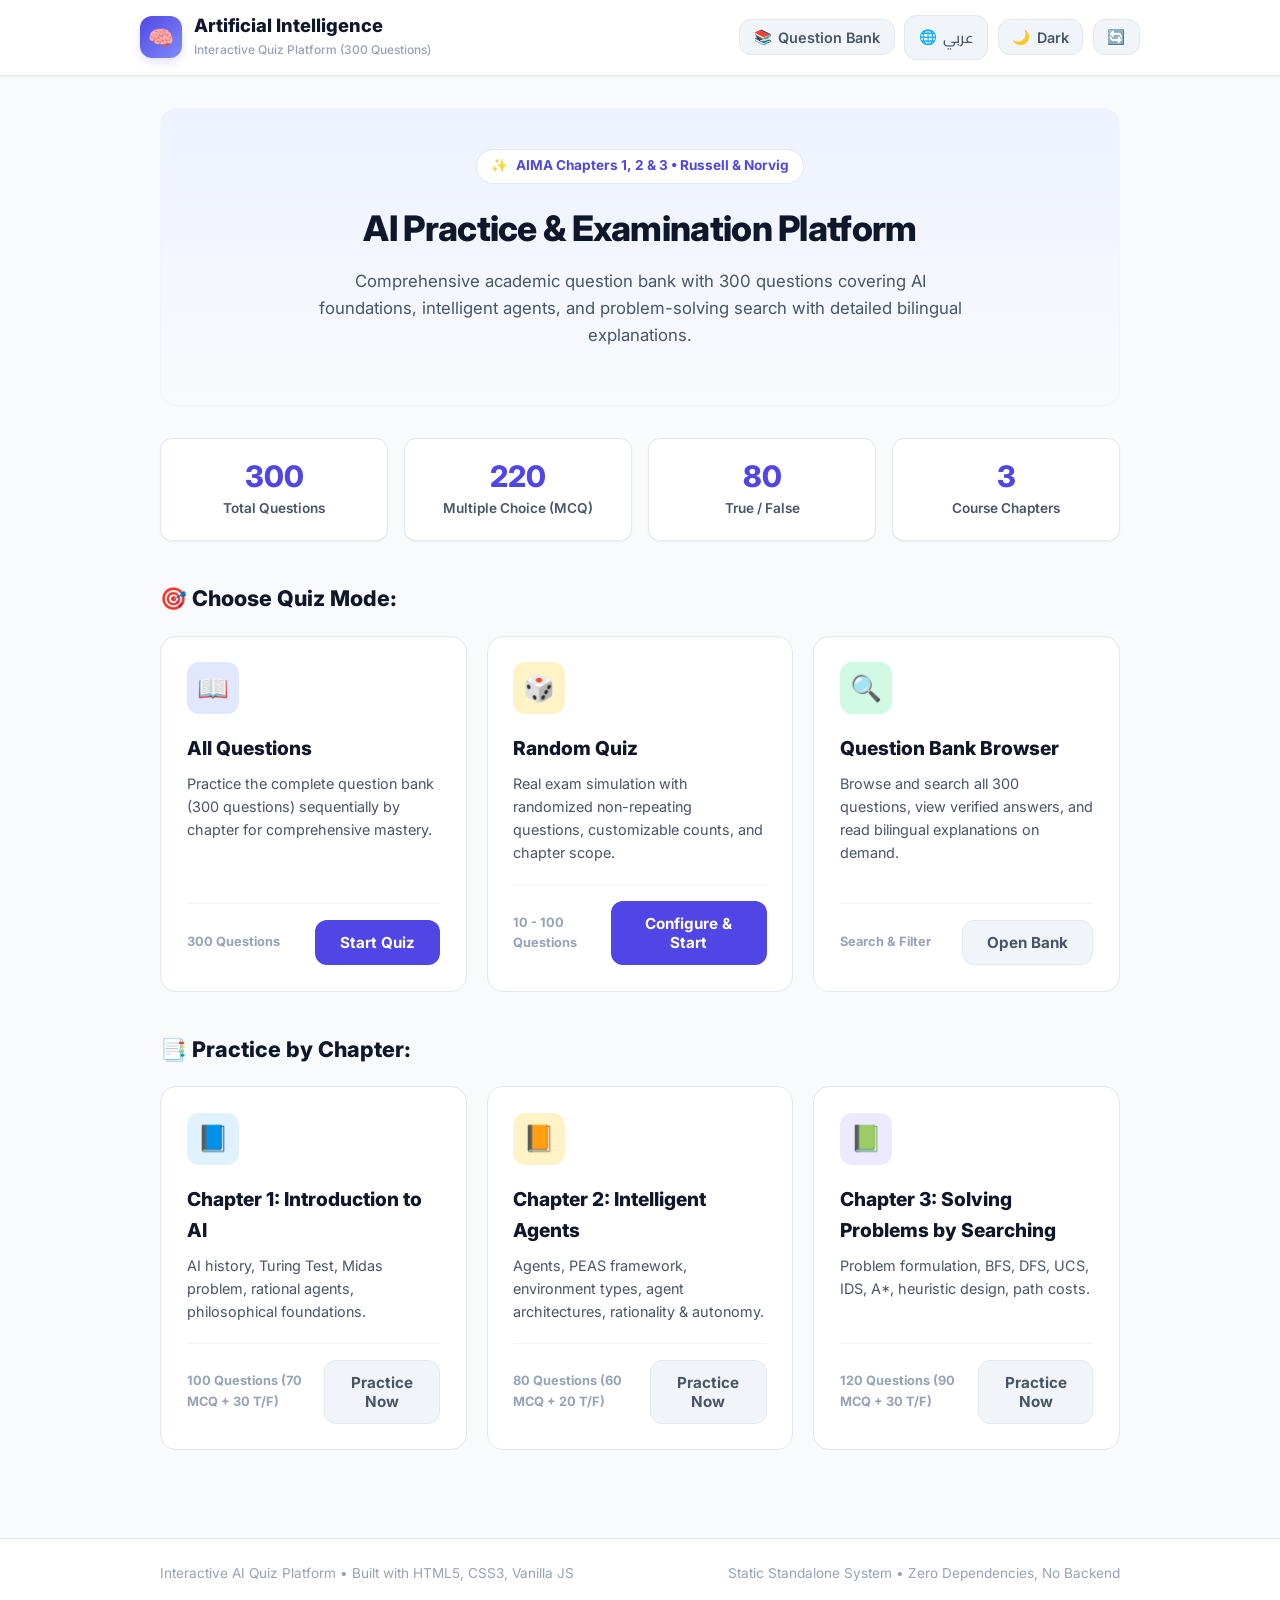
==== commit 09257306: "sync: synchronize Interactive-Quiz subfolder with root verified app" ====
--- a/Interactive-Quiz/index.html
+++ b/Interactive-Quiz/index.html
@@ -1,10 +1,10 @@
 <!DOCTYPE html>
-<html lang="ar" dir="rtl" data-theme="light">
+<html lang="en" dir="ltr" data-theme="light">
 <head>
   <meta charset="UTF-8">
   <meta name="viewport" content="width=device-width, initial-scale=1.0">
-  <meta name="description" content="منصة اختبارات تفاعلية ذكية وشاملة لمقرر الذكاء الاصطناعي - 300 سؤال شامل">
-  <title>منصة اختبارات الذكاء الاصطناعي | Interactive AI Quiz Platform</title>
+  <meta name="description" content="Interactive AI Quiz Platform - Comprehensive 300 Questions based on AIMA (Chapters 1, 2, 3)">
+  <title>Interactive AI Quiz Platform | منصة اختبارات الذكاء الاصطناعي</title>
   <link rel="stylesheet" href="style.css">
 </head>
 <body>
@@ -15,32 +15,32 @@
       <div class="brand" id="brand-logo">
         <div class="brand-icon">🧠</div>
         <div class="brand-text">
-          <h1 id="app-title">الذكاء الاصطناعي</h1>
-          <span id="app-subtitle">منصة الاختبارات التفاعلية (300 سؤال)</span>
+          <h1 id="app-title" data-i18n="app_title">Artificial Intelligence</h1>
+          <span id="app-subtitle" data-i18n="app_subtitle">Interactive Quiz Platform (300 Questions)</span>
         </div>
       </div>
       
       <div class="header-actions">
         <!-- Question Bank Browser Button -->
-        <button class="icon-btn" id="btn-open-bank" title="تصفح بنك الأسئلة / Question Bank">
+        <button class="icon-btn" id="btn-open-bank" title="Question Bank / تصفح بنك الأسئلة">
           <span>📚</span>
-          <span class="btn-text">بنك الأسئلة</span>
+          <span class="btn-text" data-i18n="btn_bank_nav">Question Bank</span>
         </button>
 
         <!-- Language Toggle -->
-        <button class="icon-btn" id="btn-lang-toggle" title="تغيير اتجاه اللغة / Switch Language">
+        <button class="icon-btn" id="btn-lang-toggle" title="Switch Language / تغيير اللغة">
           <span>🌐</span>
-          <span id="lang-label">English</span>
+          <span id="lang-label">عربي</span>
         </button>
 
         <!-- Theme Toggle -->
-        <button class="icon-btn" id="btn-theme-toggle" title="تغيير المظهر / Toggle Dark Mode">
+        <button class="icon-btn" id="btn-theme-toggle" title="Toggle Theme / تغيير المظهر">
           <span id="theme-icon">🌙</span>
-          <span id="theme-label">الداكن</span>
+          <span id="theme-label" data-i18n="theme_dark">Dark</span>
         </button>
 
         <!-- Reset Button -->
-        <button class="icon-btn" id="btn-reset-storage" title="إعادة ضبط التقدم / Reset Progress">
+        <button class="icon-btn" id="btn-reset-storage" title="Reset Progress / إعادة ضبط التقدم">
           <span>🔄</span>
         </button>
       </div>
@@ -61,9 +61,9 @@
             <span>✨</span>
             <span>AIMA Chapters 1, 2 & 3 • Russell & Norvig</span>
           </div>
-          <h2 class="hero-title" id="home-title">منصة اختبارات الذكاء الاصطناعي</h2>
-          <p class="hero-subtitle" id="home-desc">
-            بنك أسئلة جامعي تفاعلي متقدم يحتوي على 300 سؤال تغطي أساسيات الذكاء الاصطناعي، والوكلاء الأذكياء، واستراتيجيات البحث مع شروحات تعليمية دقيقة باللغتين العربية والإنجليزية.
+          <h2 class="hero-title" id="home-title" data-i18n="home_title">AI Practice &amp; Examination Platform</h2>
+          <p class="hero-subtitle" id="home-desc" data-i18n="home_desc">
+            Comprehensive academic question bank with 300 questions covering AI foundations, intelligent agents, and problem-solving search with detailed bilingual explanations.
           </p>
         </div>
 
@@ -71,98 +71,98 @@
         <div class="stats-grid">
           <div class="stat-card">
             <div class="stat-value">300</div>
-            <div class="stat-label" data-i18n="stat_total">إجمالي الأسئلة</div>
+            <div class="stat-label" data-i18n="stat_total">Total Questions</div>
           </div>
           <div class="stat-card">
             <div class="stat-value">220</div>
-            <div class="stat-label" data-i18n="stat_mcq">اختيار من متعدد (MCQ)</div>
+            <div class="stat-label" data-i18n="stat_mcq">Multiple Choice (MCQ)</div>
           </div>
           <div class="stat-card">
             <div class="stat-value">80</div>
-            <div class="stat-label" data-i18n="stat_tf">صح أم خطأ (True / False)</div>
+            <div class="stat-label" data-i18n="stat_tf">True / False</div>
           </div>
           <div class="stat-card">
             <div class="stat-value">3</div>
-            <div class="stat-label" data-i18n="stat_chapters">أبواب دراسية متكاملة</div>
+            <div class="stat-label" data-i18n="stat_chapters">Course Chapters</div>
           </div>
         </div>
 
         <!-- Modes Grid -->
-        <h3 class="modes-title" data-i18n="modes_title">🎯 اختر وضع الاختبار:</h3>
+        <h3 class="modes-title" data-i18n="modes_title">🎯 Choose Quiz Mode:</h3>
         <div class="modes-grid">
           <!-- All Questions -->
           <div class="mode-card all" id="card-mode-all">
             <div class="mode-icon">📖</div>
-            <h4 class="mode-title" data-i18n="mode_all_title">جميع الأسئلة (All Questions)</h4>
+            <h4 class="mode-title" data-i18n="mode_all_title">All Questions</h4>
             <p class="mode-desc" data-i18n="mode_all_desc">
-              تدرب على بنك الأسئلة بالكامل (300 سؤال) مرتبة حسب الأبواب والموضوعات لدراسة منهجية شاملة.
+              Practice the complete question bank (300 questions) sequentially by chapter for comprehensive mastery.
             </p>
             <div class="mode-footer">
-              <span class="mode-badge">300 سؤال</span>
-              <button class="btn btn-primary" data-i18n="btn_start">ابدأ الاختبار</button>
+              <span class="mode-badge" data-i18n="badge_300_qs">300 Questions</span>
+              <button class="btn btn-primary" data-i18n="btn_start">Start Quiz</button>
             </div>
           </div>
 
           <!-- Random Quiz -->
           <div class="mode-card random" id="card-mode-random">
             <div class="mode-icon">🎲</div>
-            <h4 class="mode-title" data-i18n="mode_random_title">اختبار عشوائي (Random Quiz)</h4>
+            <h4 class="mode-title" data-i18n="mode_random_title">Random Quiz</h4>
             <p class="mode-desc" data-i18n="mode_random_desc">
-              محاكاة لاختبار حقيقي مع أسئلة عشوائية بدون تكرار، مع إمكانية تحديد عدد الأسئلة والباب المراد اختباره.
+              Real exam simulation with randomized non-repeating questions, customizable counts, and chapter scope.
             </p>
             <div class="mode-footer">
-              <span class="mode-badge">10 - 100 سؤال</span>
-              <button class="btn btn-primary" data-i18n="btn_customize">تخصيص وبدء</button>
+              <span class="mode-badge" data-i18n="badge_random_qs">10 - 100 Questions</span>
+              <button class="btn btn-primary" data-i18n="btn_customize">Configure &amp; Start</button>
             </div>
           </div>
 
           <!-- Question Browser -->
           <div class="mode-card browser" id="card-mode-browser">
             <div class="mode-icon">🔍</div>
-            <h4 class="mode-title" data-i18n="mode_bank_title">تصفح والبحث في الأسئلة</h4>
+            <h4 class="mode-title" data-i18n="mode_bank_title">Question Bank Browser</h4>
             <p class="mode-desc" data-i18n="mode_bank_desc">
-              ابحث في بنك الأسئلة بالكامل، واطلع على الإجابات النموذجية والشروحات التفصيلية بالعربية والإنجليزية مباشرة.
+              Browse and search all 300 questions, view verified answers, and read bilingual explanations on demand.
             </p>
             <div class="mode-footer">
-              <span class="mode-badge">بحث وتصفية</span>
-              <button class="btn btn-secondary" data-i18n="btn_browse">فتح البنك</button>
+              <span class="mode-badge" data-i18n="badge_bank">Search &amp; Filter</span>
+              <button class="btn btn-secondary" data-i18n="btn_browse">Open Bank</button>
             </div>
           </div>
         </div>
 
         <!-- Chapter Practice Section -->
-        <h3 class="modes-title" data-i18n="chapters_title">📑 تدرب حسب الباب الدراسي:</h3>
+        <h3 class="modes-title" data-i18n="chapters_title">📑 Practice by Chapter:</h3>
         <div class="modes-grid">
           <!-- Chapter 1 -->
           <div class="mode-card" data-chapter="1">
             <div class="mode-icon" style="background:#e0f2fe; color:#0369a1;">📘</div>
-            <h4 class="mode-title">الباب الأول: مقدمة في الذكاء الاصطناعي</h4>
-            <p class="mode-desc">Chapter 1: Introduction to AI (تاريخ الذكاء الاصطناعي، اختبار تورينج، معضلة ميداس، الفلسفة)</p>
-            <div class="mode-footer">
-              <span class="mode-badge">100 سؤال (70 MCQ + 30 T/F)</span>
-              <button class="btn btn-secondary start-chap-btn" data-chapter="1">تدرب الآن</button>
+            <h4 class="mode-title" data-i18n="chap1_title">Chapter 1: Introduction to AI</h4>
+            <p class="mode-desc" data-i18n="chap1_desc">AI history, Turing Test, Midas problem, rational agents, philosophical foundations.</p>
+            <div class="mode-footer">
+              <span class="mode-badge" data-i18n="chap1_badge">100 Questions (70 MCQ + 30 T/F)</span>
+              <button class="btn btn-secondary start-chap-btn" data-chapter="1" data-i18n="btn_practice_now">Practice Now</button>
             </div>
           </div>
 
           <!-- Chapter 2 -->
           <div class="mode-card" data-chapter="2">
             <div class="mode-icon" style="background:#fef3c7; color:#b45309;">📙</div>
-            <h4 class="mode-title">الباب الثاني: الوكلاء الأذكياء</h4>
-            <p class="mode-desc">Chapter 2: Intelligent Agents (الوكلاء، PEAS، أنواع البيئات، هياكل الوكلاء، العقلانية والاستقلالية)</p>
-            <div class="mode-footer">
-              <span class="mode-badge">80 سؤال (60 MCQ + 20 T/F)</span>
-              <button class="btn btn-secondary start-chap-btn" data-chapter="2">تدرب الآن</button>
+            <h4 class="mode-title" data-i18n="chap2_title">Chapter 2: Intelligent Agents</h4>
+            <p class="mode-desc" data-i18n="chap2_desc">Agents, PEAS framework, environment types, agent architectures, rationality &amp; autonomy.</p>
+            <div class="mode-footer">
+              <span class="mode-badge" data-i18n="chap2_badge">80 Questions (60 MCQ + 20 T/F)</span>
+              <button class="btn btn-secondary start-chap-btn" data-chapter="2" data-i18n="btn_practice_now">Practice Now</button>
             </div>
           </div>
 
           <!-- Chapter 3 -->
           <div class="mode-card" data-chapter="3">
             <div class="mode-icon" style="background:#ede9fe; color:#6d28d9;">📗</div>
-            <h4 class="mode-title">الباب الثالث: حل المشكلات بالبحث</h4>
-            <p class="mode-desc">Chapter 3: Solving Problems by Searching (صياغة المشكلات، BFS، DFS، UCS، IDS، A*، الهيورستك)</p>
-            <div class="mode-footer">
-              <span class="mode-badge">120 سؤال (90 MCQ + 30 T/F)</span>
-              <button class="btn btn-secondary start-chap-btn" data-chapter="3">تدرب الآن</button>
+            <h4 class="mode-title" data-i18n="chap3_title">Chapter 3: Solving Problems by Searching</h4>
+            <p class="mode-desc" data-i18n="chap3_desc">Problem formulation, BFS, DFS, UCS, IDS, A*, heuristic design, path costs.</p>
+            <div class="mode-footer">
+              <span class="mode-badge" data-i18n="chap3_badge">120 Questions (90 MCQ + 30 T/F)</span>
+              <button class="btn btn-secondary start-chap-btn" data-chapter="3" data-i18n="btn_practice_now">Practice Now</button>
             </div>
           </div>
         </div>
@@ -176,16 +176,10 @@
         <div class="quiz-top-bar">
           <div class="quiz-info-row">
             <div class="quiz-badge-group">
-              <span class="badge badge-primary" id="quiz-mode-badge">وضع جميع الأسئلة</span>
-              <span class="badge badge-chapter" id="quiz-chapter-badge">Chapter 2</span>
-            </div>
-            <div style="display:flex; align-items:center; gap:0.75rem;">
-              <button class="icon-btn" id="btn-toggle-navigator" title="قائمة الأسئلة / Question Navigator">
-                <span>📑</span>
-                <span id="nav-btn-text">قائمة الأسئلة (1/20)</span>
-              </button>
-              <div class="quiz-counter" id="quiz-counter">السؤال 1 من 20</div>
-            </div>
+              <span class="badge badge-primary" id="quiz-mode-badge" data-i18n="mode_all_badge">All Questions Mode</span>
+              <span class="badge badge-chapter" id="quiz-chapter-badge">Chapter 1</span>
+            </div>
+            <div class="quiz-counter" id="quiz-counter">Question 1 of 20</div>
           </div>
           <!-- Progress bar -->
           <div class="progress-container">
@@ -193,23 +187,31 @@
           </div>
         </div>
 
-        <!-- Question Navigation Drawer / Palette -->
-        <div class="question-navigator-drawer" id="question-navigator-drawer" style="display: none;">
-          <div class="nav-drawer-header">
-            <div class="nav-drawer-title">
-              <span>📑</span>
-              <span id="nav-drawer-heading">قائمة الأسئلة والتنقل السريع (Question Navigator)</span>
-            </div>
-            <button class="close-btn" id="btn-close-navigator" title="إغلاق">&times;</button>
-          </div>
-          <div class="nav-legend">
-            <span class="legend-item"><span class="legend-dot current"></span> الحالي (Current)</span>
-            <span class="legend-item"><span class="legend-dot correct"></span> صحيحة (Correct)</span>
-            <span class="legend-item"><span class="legend-dot wrong"></span> خاطئة (Wrong)</span>
-            <span class="legend-item"><span class="legend-dot unanswered"></span> لم تُجب (Unanswered)</span>
-          </div>
-          <div class="nav-grid-container" id="nav-grid-container">
-            <!-- Dynamically populated buttons -->
+        <!-- Question Navigator (Quick Navigation Panel) -->
+        <div class="navigator-card" id="quiz-navigator-card">
+          <div class="navigator-header" id="navigator-header">
+            <div class="navigator-title-group">
+              <span class="navigator-icon">📑</span>
+              <h3 class="navigator-title" data-i18n="nav_panel_title">Question Navigator</h3>
+              <span class="navigator-summary" id="navigator-summary">0 / 20 Answered</span>
+            </div>
+            <button class="nav-toggle-btn" id="btn-toggle-navigator" type="button" aria-expanded="true">
+              <span id="nav-toggle-text" data-i18n="nav_toggle_hide">Hide Navigator</span>
+              <span id="nav-toggle-icon">▲</span>
+            </button>
+          </div>
+
+          <div class="navigator-content" id="navigator-content">
+            <div class="navigator-legend">
+              <span class="legend-item"><span class="legend-dot current"></span><span data-i18n="legend_current">Current</span></span>
+              <span class="legend-item"><span class="legend-dot correct"></span><span data-i18n="legend_correct">Correct</span></span>
+              <span class="legend-item"><span class="legend-dot wrong"></span><span data-i18n="legend_wrong">Incorrect</span></span>
+              <span class="legend-item"><span class="legend-dot selected"></span><span data-i18n="legend_answered">Answered</span></span>
+              <span class="legend-item"><span class="legend-dot unvisited"></span><span data-i18n="legend_unanswered">Unanswered</span></span>
+            </div>
+            <div class="navigator-grid" id="navigator-grid">
+              <!-- Dynamically populated buttons -->
+            </div>
           </div>
         </div>
 
@@ -221,7 +223,7 @@
           </div>
 
           <div class="question-text" id="q-text">
-            نص السؤال يظهر هنا...
+            Question text will appear here...
           </div>
 
           <!-- Options Container -->
@@ -242,17 +244,17 @@
           <!-- Explanation Container (Shown after check answer) -->
           <div class="explanation-box" id="explanation-box">
             <button class="explanation-toggle-btn" id="btn-toggle-exp">
-              <span id="exp-toggle-text">💡 عرض الشرح التعليمي / Show Explanation</span>
+              <span id="exp-toggle-text" data-i18n="show_explanation">💡 Show Explanation</span>
               <span id="exp-toggle-icon">▼</span>
             </button>
             <div class="explanation-content" id="explanation-content">
-              <div class="exp-lang-block">
-                <div class="exp-lang-header">🇸🇦 الشرح باللغة العربية:</div>
+              <div class="exp-lang-block" id="block-exp-en">
+                <div class="exp-lang-header" data-i18n="exp_header_en">🇬🇧 English Explanation:</div>
+                <div class="exp-text" id="exp-text-en"></div>
+              </div>
+              <div class="exp-lang-block" id="block-exp-ar">
+                <div class="exp-lang-header" data-i18n="exp_header_ar">🇸🇦 الشرح باللغة العربية:</div>
                 <div class="exp-text" id="exp-text-ar"></div>
-              </div>
-              <div class="exp-lang-block">
-                <div class="exp-lang-header">🇬🇧 English Explanation:</div>
-                <div class="exp-text" id="exp-text-en"></div>
               </div>
             </div>
           </div>
@@ -261,23 +263,23 @@
         <!-- Bottom Actions -->
         <div class="quiz-actions">
           <button class="btn btn-secondary" id="btn-prev-q" disabled>
-            <span>◀</span>
-            <span data-i18n="btn_prev">السابق</span>
+            <span id="btn-prev-icon">◀</span>
+            <span data-i18n="btn_prev">Previous</span>
           </button>
 
           <div class="action-btn-group">
             <button class="btn btn-primary" id="btn-check-ans" disabled>
               <span>✓</span>
-              <span data-i18n="btn_check">تحقق من الإجابة</span>
+              <span data-i18n="btn_check">Check Answer</span>
             </button>
             <button class="btn btn-primary" id="btn-next-q">
-              <span data-i18n="btn_next">التالي</span>
-              <span>▶</span>
+              <span data-i18n="btn_next">Next</span>
+              <span id="btn-next-icon">▶</span>
             </button>
           </div>
 
           <button class="btn btn-danger" id="btn-finish-quiz">
-            <span data-i18n="btn_finish">إنهاء الاختبار</span>
+            <span data-i18n="btn_finish">Finish Quiz</span>
           </button>
         </div>
       </section>
@@ -288,8 +290,8 @@
       <section id="view-results" class="view-section">
         <div class="results-card">
           <div class="results-badge" id="res-badge-icon">🏆</div>
-          <h2 class="results-title" data-i18n="res_title">اكتمل الاختبار بنجاح!</h2>
-          <p class="results-subtitle" id="res-subtitle">ملخص الأداء والنتيجة النهائية</p>
+          <h2 class="results-title" data-i18n="res_title">Quiz Completed!</h2>
+          <p class="results-subtitle" id="res-subtitle" data-i18n="res_subtitle">Performance Summary &amp; Final Result</p>
 
           <div class="score-display-box">
             <div class="score-number" id="res-score-ratio">17 / 20</div>
@@ -297,40 +299,40 @@
           </div>
 
           <div>
-            <span class="grade-pill" id="res-grade-pill">👍 Very Good (جيد جداً)</span>
+            <span class="grade-pill" id="res-grade-pill">👍 Very Good</span>
           </div>
 
           <div class="results-stats-row">
             <div class="r-stat">
               <div class="r-stat-val correct" id="res-stat-correct">17</div>
-              <div class="r-stat-lbl" data-i18n="stat_correct">إجابات صحيحة</div>
+              <div class="r-stat-lbl" data-i18n="stat_correct">Correct Answers</div>
             </div>
             <div class="r-stat">
               <div class="r-stat-val wrong" id="res-stat-wrong">3</div>
-              <div class="r-stat-lbl" data-i18n="stat_wrong">إجابات خاطئة</div>
+              <div class="r-stat-lbl" data-i18n="stat_wrong">Wrong Answers</div>
             </div>
             <div class="r-stat">
               <div class="r-stat-val total" id="res-stat-total">20</div>
-              <div class="r-stat-lbl" data-i18n="stat_total_qs">إجمالي الأسئلة</div>
+              <div class="r-stat-lbl" data-i18n="stat_total_qs">Total Questions</div>
             </div>
           </div>
 
           <div class="results-actions">
             <button class="btn btn-primary" id="btn-review-answers">
               <span>📋</span>
-              <span data-i18n="btn_review">مراجعة الإجابات</span>
+              <span data-i18n="btn_review">Review Answers</span>
             </button>
             <button class="btn btn-secondary" id="btn-try-again">
               <span>🔄</span>
-              <span data-i18n="btn_retry">إعادة الاختبار</span>
+              <span data-i18n="btn_retry">Try Again</span>
             </button>
             <button class="btn btn-secondary" id="btn-new-random">
               <span>🎲</span>
-              <span data-i18n="btn_new_random">اختبار عشوائي جديد</span>
+              <span data-i18n="btn_new_random">New Random Quiz</span>
             </button>
             <button class="btn btn-secondary" id="btn-return-home">
               <span>🏠</span>
-              <span data-i18n="btn_home">الرئيسية</span>
+              <span data-i18n="btn_home">Home</span>
             </button>
           </div>
         </div>
@@ -341,20 +343,20 @@
            =================================================================== -->
       <section id="view-review" class="view-section">
         <div class="review-header-bar">
-          <h2 class="review-title" data-i18n="review_title">📋 مراجعة الإجابات</h2>
+          <h2 class="review-title" data-i18n="review_title">📋 Review Answers</h2>
           <div class="review-filter-tabs">
-            <button class="tab-btn active" data-filter="all" data-i18n="tab_all">الكل</button>
-            <button class="tab-btn" data-filter="correct" data-i18n="tab_correct">الصحيحة ✓</button>
-            <button class="tab-btn" data-filter="wrong" data-i18n="tab_wrong">الخاطئة ✗</button>
+            <button class="tab-btn active" data-filter="all" data-i18n="tab_all">All</button>
+            <button class="tab-btn" data-filter="correct" data-i18n="tab_correct">Correct ✓</button>
+            <button class="tab-btn" data-filter="wrong" data-i18n="tab_wrong">Wrong ✗</button>
           </div>
           <button class="btn btn-secondary" id="btn-review-back">
-            <span>◀</span>
-            <span data-i18n="btn_back_results">العودة للنتيجة</span>
+            <span id="btn-review-back-icon">◀</span>
+            <span data-i18n="btn_back_results">Back to Results</span>
           </button>
         </div>
 
         <div class="review-search-bar">
-          <input type="text" class="search-input" id="review-search-input" placeholder="🔍 ابحث في الأسئلة التي تمت مراجعتها...">
+          <input type="text" class="search-input" id="review-search-input" placeholder="🔍 Search reviewed questions..." data-i18n-placeholder="review_search_placeholder">
         </div>
 
         <div class="review-cards-list" id="review-cards-container">
@@ -368,29 +370,29 @@
       <section id="view-browser" class="view-section">
         <div class="bank-header">
           <div>
-            <h2 class="review-title" data-i18n="bank_title">📚 تصفح بنك الأسئلة (300 سؤال)</h2>
-            <p style="color:var(--text-secondary); font-size:0.95rem;">تصفح واقرأ جميع الأسئلة مع الإجابات والشروحات التعليمية الكاملة</p>
+            <h2 class="review-title" data-i18n="bank_title">📚 Question Bank Browser (300 Questions)</h2>
+            <p id="bank-subtitle" data-i18n="bank_subtitle" style="color:var(--text-secondary); font-size:0.95rem;">Browse and study all 300 questions with verified solutions and explanations</p>
           </div>
           <button class="btn btn-secondary" id="btn-browser-back">
             <span>🏠</span>
-            <span data-i18n="btn_home">الرئيسية</span>
+            <span data-i18n="btn_home">Home</span>
           </button>
         </div>
 
         <div class="bank-filters">
-          <input type="text" class="search-input" id="bank-search-input" placeholder="🔍 ابحث عن أي كلمة أو مفهوم في الأسئلة..." style="flex:2; min-width:240px;">
+          <input type="text" class="search-input" id="bank-search-input" placeholder="🔍 Search any keyword or concept in questions..." data-i18n-placeholder="bank_search_placeholder" style="flex:2; min-width:240px;">
           
           <select class="select-filter" id="bank-chapter-filter" style="flex:1; min-width:180px;">
-            <option value="all">جميع الأبواب (All Chapters)</option>
-            <option value="1">الباب 1: مقدمة الذكاء الاصطناعي</option>
-            <option value="2">الباب 2: الوكلاء الأذكياء</option>
-            <option value="3">الباب 3: حل المشكلات بالبحث</option>
+            <option value="all" data-i18n="bank_filter_all_chaps">All Chapters</option>
+            <option value="1" data-i18n="bank_filter_chap1">Chapter 1: Introduction to AI</option>
+            <option value="2" data-i18n="bank_filter_chap2">Chapter 2: Intelligent Agents</option>
+            <option value="3" data-i18n="bank_filter_chap3">Chapter 3: Solving Problems by Searching</option>
           </select>
 
           <select class="select-filter" id="bank-type-filter" style="flex:1; min-width:150px;">
-            <option value="all">جميع الأنواع</option>
-            <option value="mcq">اختيار من متعدد (MCQ)</option>
-            <option value="true_false">صح أم خطأ (True / False)</option>
+            <option value="all" data-i18n="bank_filter_all_types">All Types</option>
+            <option value="mcq" data-i18n="bank_filter_mcq">Multiple Choice (MCQ)</option>
+            <option value="true_false" data-i18n="bank_filter_tf">True / False</option>
           </select>
         </div>
 
@@ -408,44 +410,45 @@
   <div class="config-modal-backdrop" id="random-config-modal">
     <div class="config-modal">
       <div class="modal-header">
-        <h3 class="modal-title">🎲 إعداد الاختبار العشوائي</h3>
+        <h3 class="modal-title" data-i18n="modal_title">🎲 Configure Random Quiz</h3>
         <button class="close-btn" id="modal-close-btn">&times;</button>
       </div>
 
       <div class="form-group">
-        <label class="form-label">نطاق الأسئلة (Chapter Scope):</label>
+        <label class="form-label" data-i18n="modal_scope_lbl">Chapter Scope:</label>
         <div class="pill-group" id="modal-scope-pills">
-          <button class="pill-btn active" data-scope="all">الكل (300 سؤال)</button>
-          <button class="pill-btn" data-scope="1">الباب 1 (100 Q)</button>
-          <button class="pill-btn" data-scope="2">الباب 2 (80 Q)</button>
-          <button class="pill-btn" data-scope="3">الباب 3 (120 Q)</button>
+          <button class="pill-btn active" data-scope="all" data-i18n="modal_scope_all">All (300 Q)</button>
+          <button class="pill-btn" data-scope="1" data-i18n="modal_scope_1">Chapter 1 (100 Q)</button>
+          <button class="pill-btn" data-scope="2" data-i18n="modal_scope_2">Chapter 2 (80 Q)</button>
+          <button class="pill-btn" data-scope="3" data-i18n="modal_scope_3">Chapter 3 (120 Q)</button>
         </div>
       </div>
 
       <div class="form-group">
-        <label class="form-label">عدد الأسئلة (Number of Questions):</label>
+        <label class="form-label" data-i18n="modal_count_lbl">Number of Questions:</label>
         <div class="pill-group" id="modal-count-pills">
           <button class="pill-btn" data-count="10">10</button>
           <button class="pill-btn active" data-count="20">20</button>
           <button class="pill-btn" data-count="30">30</button>
           <button class="pill-btn" data-count="50">50</button>
           <button class="pill-btn" data-count="100">100</button>
-          <button class="pill-btn" data-count="custom">مخصص</button>
-        </div>
-        <input type="number" id="custom-count-input" class="custom-input" min="5" max="300" placeholder="أدخل عدداً بين 5 و 300" style="display:none;">
+          <button class="pill-btn" data-count="custom" data-i18n="modal_count_custom">Custom</button>
+        </div>
+        <input type="number" id="custom-count-input" class="custom-input" min="5" max="300" placeholder="Enter a number between 5 and 300" data-i18n-placeholder="modal_count_custom_placeholder" style="display:none;">
       </div>
 
       <div class="modal-actions">
-        <button class="btn btn-secondary" id="modal-cancel-btn">إلغاء</button>
-        <button class="btn btn-primary" id="modal-start-btn">ابدأ الاختبار الآن 🚀</button>
+        <button class="btn btn-secondary" id="modal-cancel-btn" data-i18n="btn_cancel">Cancel</button>
+        <button class="btn btn-primary" id="modal-start-btn" data-i18n="btn_modal_start">Start Quiz Now 🚀</button>
       </div>
     </div>
   </div>
 
   <!-- Footer -->
   <footer class="app-footer">
-    <div class="container footer-inner" style="justify-content: center;">
-      <div id="footer-text">Artificial Intelligence Question Bank (300Q) • AIMA</div>
+    <div class="container footer-inner">
+      <div data-i18n="footer_line1">Interactive AI Quiz Platform • Built with HTML5, CSS3, Vanilla JS</div>
+      <div data-i18n="footer_line2">Static Standalone System • Zero Dependencies, No Backend</div>
     </div>
   </footer>
 
--- a/Interactive-Quiz/style.css
+++ b/Interactive-Quiz/style.css
@@ -617,118 +617,223 @@
   transition: width 0.3s ease;
 }
 
-/* Question Navigation Drawer / Palette */
-.question-navigator-drawer {
+/* ==========================================================================
+   Question Navigator (Quick Navigation Panel)
+   ========================================================================== */
+
+.navigator-card {
   background: var(--bg-card);
-  border: 1.5px solid var(--border-color);
+  border: 1px solid var(--border-color);
   border-radius: var(--radius-lg);
-  padding: 1.25rem;
+  padding: 1rem 1.25rem;
   margin-bottom: 1.5rem;
-  box-shadow: var(--shadow-md);
-  animation: fadeIn 0.25s ease;
-}
-
-.nav-drawer-header {
+  box-shadow: var(--shadow-sm);
+  transition: var(--transition);
+}
+
+.navigator-header {
   display: flex;
   align-items: center;
   justify-content: space-between;
-  margin-bottom: 1rem;
-  border-bottom: 1px solid var(--border-light);
-  padding-bottom: 0.75rem;
-}
-
-.nav-drawer-title {
-  display: flex;
-  align-items: center;
-  gap: 0.5rem;
-  font-size: 1.05rem;
-  font-weight: 800;
-  color: var(--text-primary);
-}
-
-.nav-legend {
-  display: flex;
-  align-items: center;
+  gap: 0.75rem;
+  cursor: pointer;
+  user-select: none;
+}
+
+.navigator-title-group {
+  display: flex;
+  align-items: center;
+  gap: 0.6rem;
   flex-wrap: wrap;
+}
+
+.navigator-icon {
+  font-size: 1.25rem;
+  display: inline-flex;
+  align-items: center;
+}
+
+.navigator-title {
+  font-size: 1rem;
+  font-weight: 700;
+  color: var(--text-primary);
+  margin: 0;
+}
+
+.navigator-summary {
+  font-size: 0.8rem;
+  font-weight: 600;
+  padding: 0.2rem 0.65rem;
+  background: var(--bg-tertiary);
+  color: var(--text-secondary);
+  border: 1px solid var(--border-color);
+  border-radius: var(--radius-full);
+}
+
+.nav-toggle-btn {
+  display: inline-flex;
+  align-items: center;
+  gap: 0.4rem;
+  padding: 0.4rem 0.85rem;
+  border-radius: var(--radius-full);
+  background: var(--bg-tertiary);
+  border: 1px solid var(--border-color);
+  color: var(--text-secondary);
+  font-size: 0.82rem;
+  font-weight: 600;
+  cursor: pointer;
+  transition: var(--transition);
+}
+
+.nav-toggle-btn:hover {
+  background: var(--primary-light);
+  border-color: var(--primary);
+  color: var(--primary);
+}
+
+.navigator-content {
+  margin-top: 1rem;
+  padding-top: 0.85rem;
+  border-top: 1px solid var(--border-light);
+  transition: all 0.25s ease;
+}
+
+.navigator-content.hidden {
+  display: none;
+}
+
+.navigator-legend {
+  display: flex;
+  align-items: center;
   gap: 1.25rem;
-  margin-bottom: 1rem;
-  font-size: 0.85rem;
+  margin-bottom: 0.75rem;
+  flex-wrap: wrap;
+  font-size: 0.78rem;
   color: var(--text-secondary);
 }
 
 .legend-item {
   display: inline-flex;
   align-items: center;
-  gap: 0.4rem;
-  font-weight: 600;
+  gap: 0.35rem;
 }
 
 .legend-dot {
   width: 12px;
   height: 12px;
-  border-radius: 50%;
-  display: inline-block;
-}
-
-.legend-dot.current { background: var(--primary); box-shadow: 0 0 0 2px var(--primary-glow); }
-.legend-dot.correct { background: var(--success); }
-.legend-dot.wrong { background: var(--danger); }
-.legend-dot.unanswered { background: var(--border-color); }
-
-.nav-grid-container {
+  border-radius: 4px;
+  border: 1.5px solid var(--border-color);
+}
+
+.legend-dot.current {
+  border-color: var(--primary);
+  background: var(--primary-light);
+  box-shadow: 0 0 0 2px var(--primary-glow);
+}
+
+.legend-dot.correct {
+  background: var(--success-bg);
+  border-color: var(--success);
+}
+
+.legend-dot.wrong {
+  background: var(--danger-bg);
+  border-color: var(--danger);
+}
+
+.legend-dot.selected {
+  background: #ede9fe;
+  border-color: #8b5cf6;
+}
+
+.legend-dot.unvisited {
+  background: var(--bg-tertiary);
+  border-color: var(--border-color);
+}
+
+.navigator-grid {
   display: grid;
-  grid-template-columns: repeat(auto-fill, minmax(44px, 1fr));
-  gap: 0.5rem;
-  max-height: 240px;
+  grid-template-columns: repeat(auto-fill, minmax(38px, 1fr));
+  gap: 0.45rem;
+  max-height: 170px;
   overflow-y: auto;
   padding: 0.35rem 0.2rem;
+  scroll-behavior: smooth;
+}
+
+.navigator-grid::-webkit-scrollbar {
+  width: 6px;
+}
+
+.navigator-grid::-webkit-scrollbar-track {
+  background: var(--bg-tertiary);
+  border-radius: var(--radius-full);
+}
+
+.navigator-grid::-webkit-scrollbar-thumb {
+  background: var(--border-color);
+  border-radius: var(--radius-full);
+}
+
+.navigator-grid::-webkit-scrollbar-thumb:hover {
+  background: var(--text-muted);
 }
 
 .nav-q-btn {
-  height: 42px;
+  aspect-ratio: 1;
+  min-height: 38px;
   border-radius: var(--radius-sm);
-  background: var(--bg-tertiary);
   border: 1.5px solid var(--border-color);
+  background: var(--bg-tertiary);
   color: var(--text-secondary);
-  font-size: 0.9rem;
-  font-weight: 800;
+  font-size: 0.85rem;
+  font-weight: 700;
   cursor: pointer;
   display: flex;
   align-items: center;
   justify-content: center;
   transition: var(--transition);
   user-select: none;
+  position: relative;
 }
 
 .nav-q-btn:hover {
   border-color: var(--primary);
+  background: var(--primary-light);
   color: var(--primary);
-  transform: translateY(-2px);
+  transform: translateY(-1px);
 }
 
 .nav-q-btn.current {
-  background: var(--primary-light) !important;
   border-color: var(--primary) !important;
-  color: var(--primary) !important;
-  box-shadow: 0 0 0 2px var(--primary-glow);
-}
-
-.nav-q-btn.correct {
-  background: var(--success) !important;
+  box-shadow: 0 0 0 2px var(--primary), 0 0 0 4px var(--primary-glow);
+  font-weight: 900;
+  z-index: 2;
+  transform: scale(1.05);
+}
+
+.nav-q-btn.answered-selected {
+  background: #ede9fe;
+  border-color: #8b5cf6;
+  color: #6d28d9;
+}
+
+[data-theme="dark"] .nav-q-btn.answered-selected {
+  background: rgba(139, 92, 246, 0.2);
+  border-color: #a78bfa;
+  color: #ddd6fe;
+}
+
+.nav-q-btn.answered-correct {
+  background: var(--success-bg) !important;
   border-color: var(--success) !important;
-  color: #ffffff !important;
-}
-
-.nav-q-btn.wrong {
-  background: var(--danger) !important;
+  color: var(--success-text) !important;
+}
+
+.nav-q-btn.answered-wrong {
+  background: var(--danger-bg) !important;
   border-color: var(--danger) !important;
-  color: #ffffff !important;
-}
-
-.nav-q-btn.answered-unverified {
-  border-color: var(--primary);
-  background: var(--bg-card);
-  color: var(--primary);
+  color: var(--danger-text) !important;
 }
 
 /* Question Card */
@@ -765,10 +870,6 @@
   color: var(--text-primary);
   line-height: 1.6;
   margin-bottom: 1.75rem;
-  direction: ltr !important;
-  text-align: left !important;
-  unicode-bidi: isolate !important;
-  font-family: 'Inter', -apple-system, BlinkMacSystemFont, 'Segoe UI', Roboto, sans-serif !important;
 }
 
 /* Options */
@@ -777,7 +878,6 @@
   flex-direction: column;
   gap: 0.85rem;
   margin-bottom: 1.75rem;
-  direction: ltr !important;
 }
 
 .option-item {
@@ -792,14 +892,16 @@
   transition: var(--transition);
   position: relative;
   user-select: none;
-  direction: ltr !important;
-  text-align: left !important;
 }
 
 .option-item:hover:not(.disabled) {
   border-color: var(--primary);
   background: var(--primary-light);
   transform: translateX(4px);
+}
+
+[dir="rtl"] .option-item:hover:not(.disabled) {
+  transform: translateX(-4px);
 }
 
 .option-item.selected {
@@ -835,10 +937,6 @@
   color: var(--text-primary);
   font-weight: 500;
   flex: 1;
-  direction: ltr !important;
-  text-align: left !important;
-  unicode-bidi: isolate !important;
-  font-family: 'Inter', -apple-system, BlinkMacSystemFont, 'Segoe UI', Roboto, sans-serif !important;
 }
 
 /* Correct / Wrong States on Options */
@@ -958,22 +1056,6 @@
   padding: 1rem;
   border-radius: var(--radius-sm);
   border: 1px solid var(--border-color);
-}
-
-.exp-lang-block.exp-arabic,
-.exp-lang-block:first-child {
-  direction: rtl !important;
-  text-align: right !important;
-  font-family: 'Cairo', system-ui, sans-serif !important;
-  unicode-bidi: isolate !important;
-}
-
-.exp-lang-block.exp-english,
-.exp-lang-block:last-child {
-  direction: ltr !important;
-  text-align: left !important;
-  font-family: 'Inter', system-ui, sans-serif !important;
-  unicode-bidi: isolate !important;
 }
 
 .exp-lang-header {
@@ -1330,10 +1412,6 @@
   font-weight: 700;
   margin-bottom: 1.25rem;
   color: var(--text-primary);
-  direction: ltr !important;
-  text-align: left !important;
-  unicode-bidi: isolate !important;
-  font-family: 'Inter', system-ui, sans-serif !important;
 }
 
 .review-answers-box {
@@ -1345,8 +1423,6 @@
   flex-direction: column;
   gap: 0.5rem;
   font-size: 0.95rem;
-  direction: ltr !important;
-  text-align: left !important;
 }
 
 /* ==========================================================================
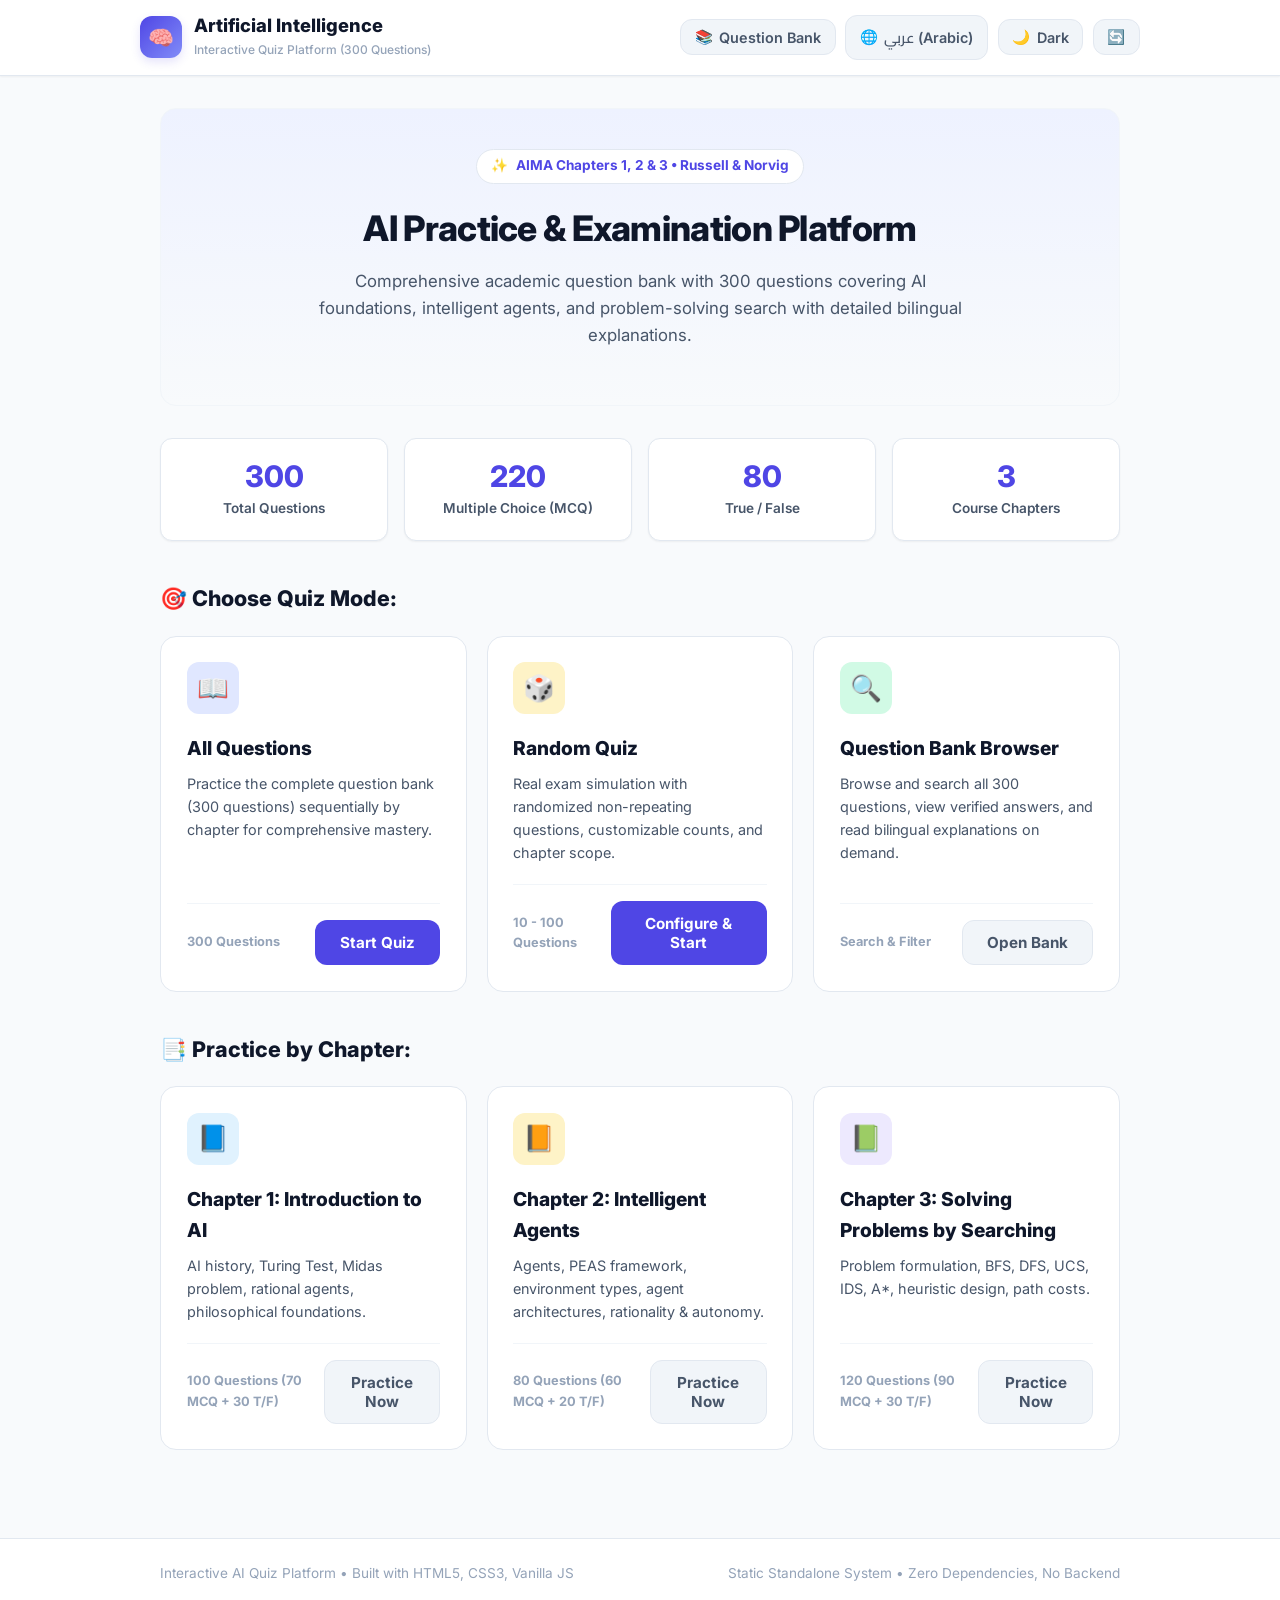
==== commit a8f0b75f: "feat: enforce English (en) as primary default language and update language toggle label" ====
--- a/Interactive-Quiz/index.html
+++ b/Interactive-Quiz/index.html
@@ -30,7 +30,7 @@
         <!-- Language Toggle -->
         <button class="icon-btn" id="btn-lang-toggle" title="Switch Language / تغيير اللغة">
           <span>🌐</span>
-          <span id="lang-label">عربي</span>
+          <span id="lang-label">عربي (Arabic)</span>
         </button>
 
         <!-- Theme Toggle -->
--- a/Interactive-Quiz/style.css
+++ b/Interactive-Quiz/style.css
@@ -1071,7 +1071,13 @@
 .exp-text {
   font-size: 0.95rem;
   color: var(--text-primary);
-  line-height: 1.6;
+  line-height: 1.7;
+  white-space: pre-line;
+}
+
+.exp-text strong {
+  color: var(--primary);
+  font-weight: 700;
 }
 
 /* Navigation & Action Bar */
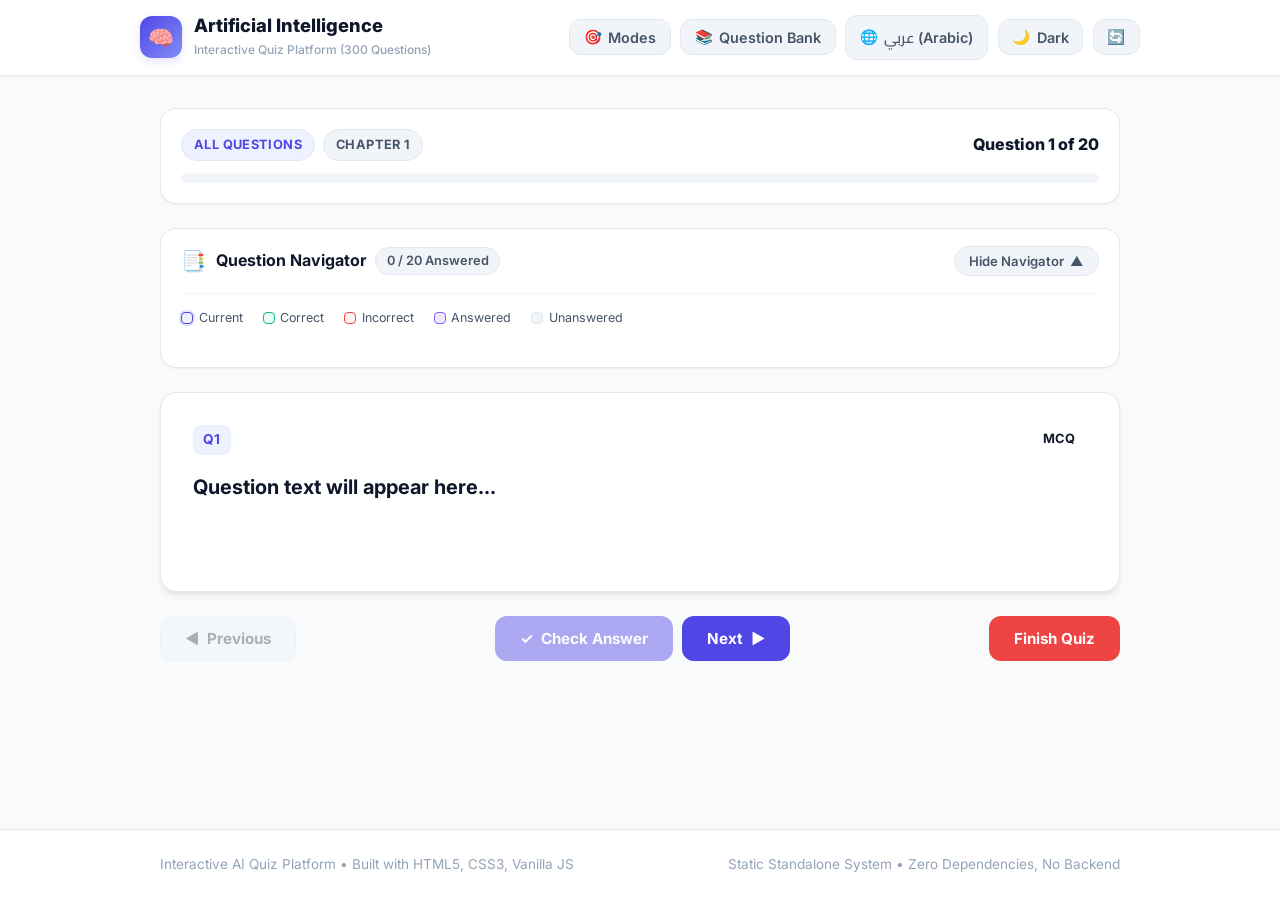
==== commit 223ff7d9: "feat: show Question Navigator by default immediately upon opening website" ====
--- a/Interactive-Quiz/index.html
+++ b/Interactive-Quiz/index.html
@@ -21,6 +21,12 @@
       </div>
       
       <div class="header-actions">
+        <!-- Modes Button -->
+        <button class="icon-btn" id="btn-home-nav" title="Quiz Modes / أوضاع الاختبار">
+          <span>🎯</span>
+          <span class="btn-text" data-i18n="btn_modes_nav">Modes</span>
+        </button>
+
         <!-- Question Bank Browser Button -->
         <button class="icon-btn" id="btn-open-bank" title="Question Bank / تصفح بنك الأسئلة">
           <span>📚</span>
@@ -54,7 +60,7 @@
       <!-- ===================================================================
            VIEW 1: HOME VIEW / MODE SELECTION
            =================================================================== -->
-      <section id="view-home" class="view-section active">
+      <section id="view-home" class="view-section">
         <!-- Hero Banner -->
         <div class="hero-banner">
           <div class="hero-badge">
@@ -171,7 +177,7 @@
       <!-- ===================================================================
            VIEW 2: ACTIVE QUIZ VIEW
            =================================================================== -->
-      <section id="view-quiz" class="view-section">
+      <section id="view-quiz" class="view-section active">
         <!-- Top Bar -->
         <div class="quiz-top-bar">
           <div class="quiz-info-row">
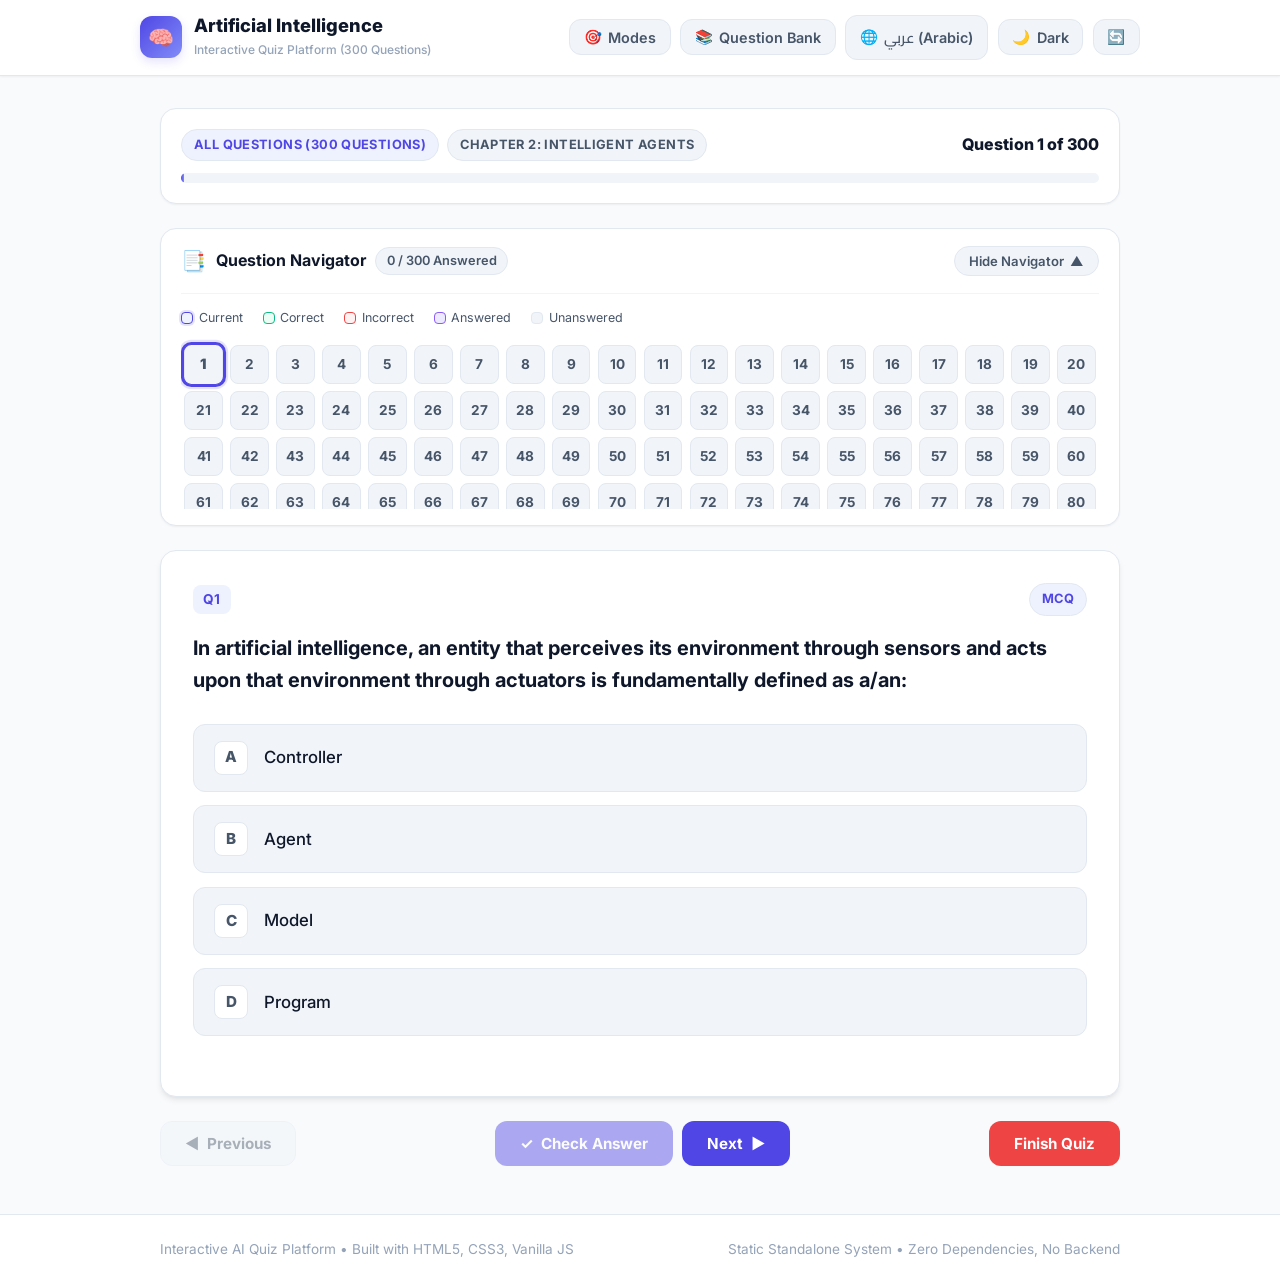
==== commit 09b3f479: "fix: resolve init runtime error by pre-populating quiz state, guarding updateQuizTopBar, and pre-fil" ====
--- a/Interactive-Quiz/index.html
+++ b/Interactive-Quiz/index.html
@@ -185,11 +185,11 @@
               <span class="badge badge-primary" id="quiz-mode-badge" data-i18n="mode_all_badge">All Questions Mode</span>
               <span class="badge badge-chapter" id="quiz-chapter-badge">Chapter 1</span>
             </div>
-            <div class="quiz-counter" id="quiz-counter">Question 1 of 20</div>
+            <div class="quiz-counter" id="quiz-counter">Question 1 of 300</div>
           </div>
           <!-- Progress bar -->
           <div class="progress-container">
-            <div class="progress-bar" id="quiz-progress-bar"></div>
+            <div class="progress-bar" id="quiz-progress-bar" style="width: 0.33%;"></div>
           </div>
         </div>
 
@@ -199,7 +199,7 @@
             <div class="navigator-title-group">
               <span class="navigator-icon">📑</span>
               <h3 class="navigator-title" data-i18n="nav_panel_title">Question Navigator</h3>
-              <span class="navigator-summary" id="navigator-summary">0 / 20 Answered</span>
+              <span class="navigator-summary" id="navigator-summary">0 / 300 Answered</span>
             </div>
             <button class="nav-toggle-btn" id="btn-toggle-navigator" type="button" aria-expanded="true">
               <span id="nav-toggle-text" data-i18n="nav_toggle_hide">Hide Navigator</span>
@@ -225,16 +225,19 @@
         <div class="question-card">
           <div class="question-header">
             <span class="question-number-tag" id="q-id-tag">Q1</span>
-            <span class="badge" id="q-type-badge">MCQ</span>
+            <span class="badge badge-primary" id="q-type-badge">MCQ</span>
           </div>
 
           <div class="question-text" id="q-text">
-            Question text will appear here...
+            In artificial intelligence, an entity that perceives its environment through sensors and acts upon that environment through actuators is fundamentally defined as a/an:
           </div>
 
           <!-- Options Container -->
           <div class="options-list" id="q-options-container">
-            <!-- Dynamically populated -->
+            <div class="option-item" data-idx="0"><div class="option-prefix">A</div><div class="option-label">Controller</div></div>
+            <div class="option-item" data-idx="1"><div class="option-prefix">B</div><div class="option-label">Agent</div></div>
+            <div class="option-item" data-idx="2"><div class="option-prefix">C</div><div class="option-label">Model</div></div>
+            <div class="option-item" data-idx="3"><div class="option-prefix">D</div><div class="option-label">Program</div></div>
           </div>
 
           <!-- Feedback Banner (Shown after check answer) -->
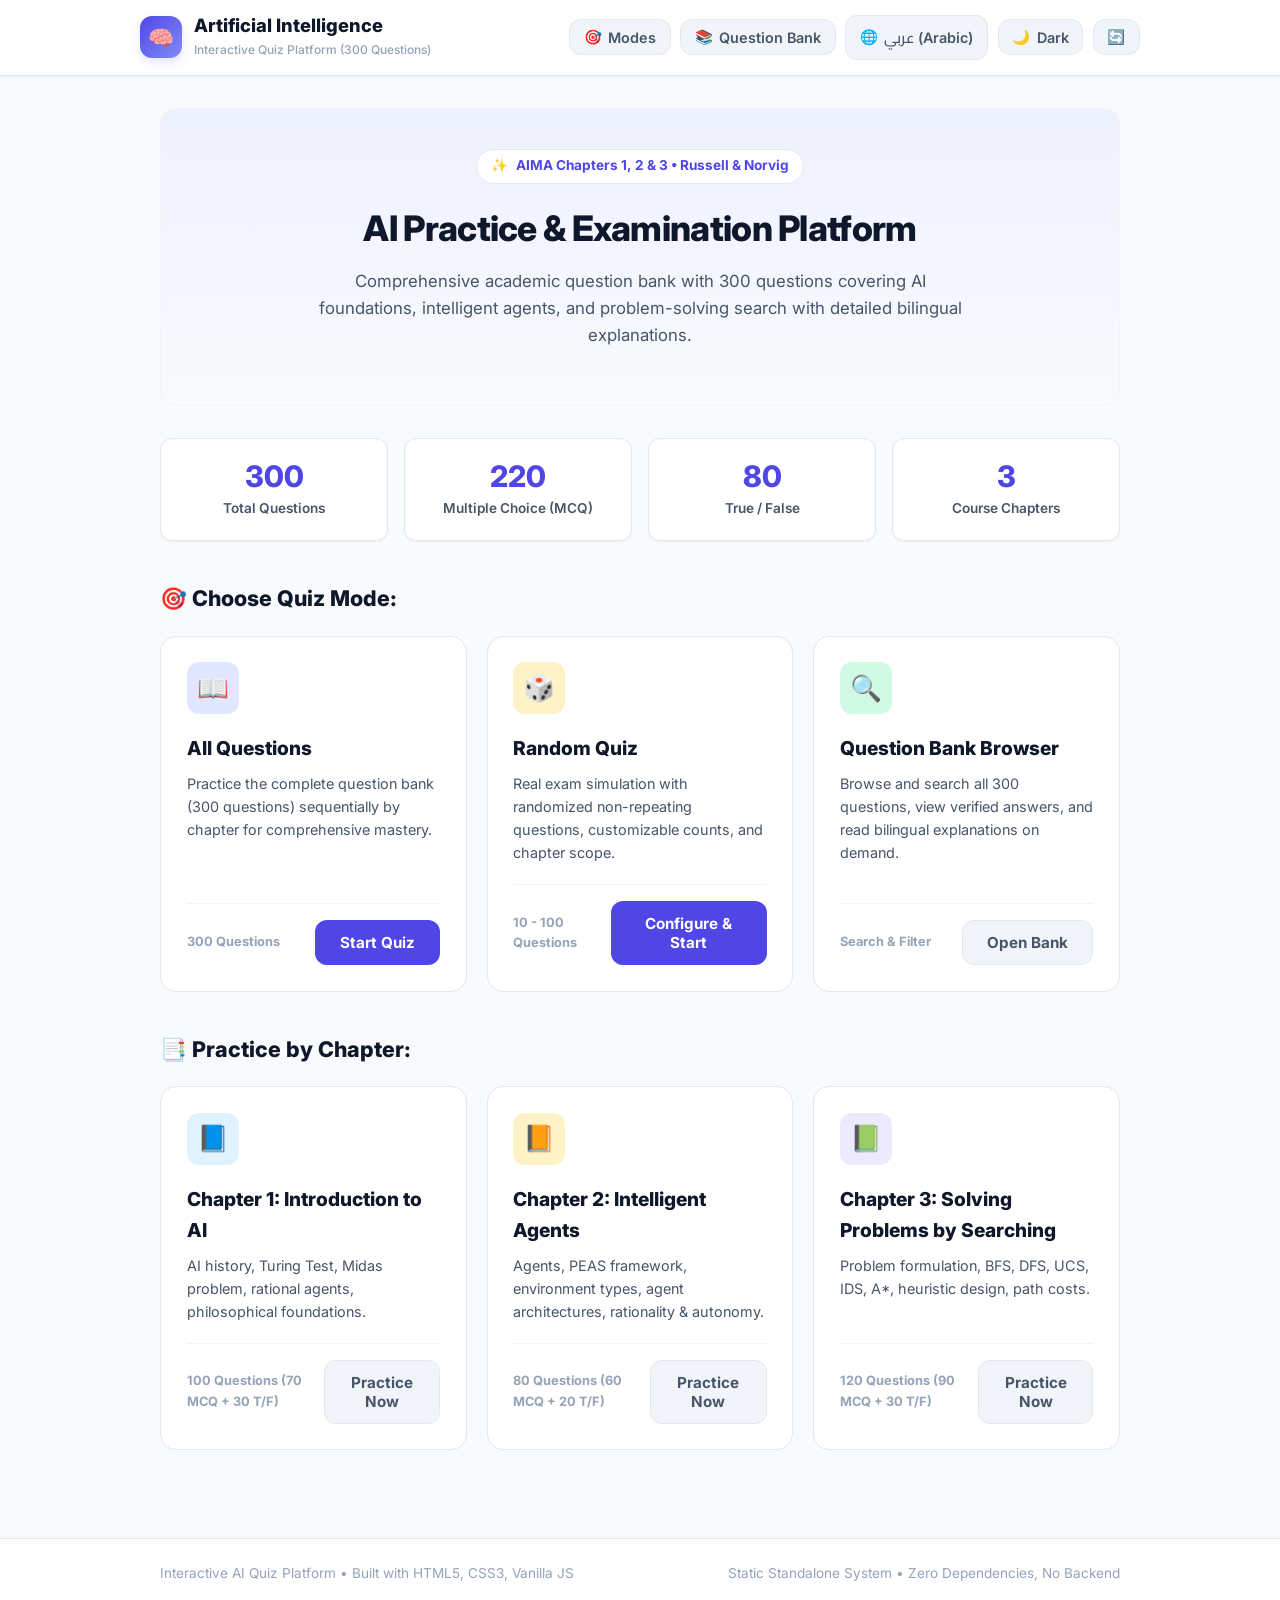
==== commit cb9401d1: "feat: set Home dashboard as default landing view and implement comprehensive mobile responsive desig" ====
--- a/Interactive-Quiz/index.html
+++ b/Interactive-Quiz/index.html
@@ -60,7 +60,7 @@
       <!-- ===================================================================
            VIEW 1: HOME VIEW / MODE SELECTION
            =================================================================== -->
-      <section id="view-home" class="view-section">
+      <section id="view-home" class="view-section active">
         <!-- Hero Banner -->
         <div class="hero-banner">
           <div class="hero-badge">
@@ -177,7 +177,7 @@
       <!-- ===================================================================
            VIEW 2: ACTIVE QUIZ VIEW
            =================================================================== -->
-      <section id="view-quiz" class="view-section active">
+      <section id="view-quiz" class="view-section">
         <!-- Top Bar -->
         <div class="quiz-top-bar">
           <div class="quiz-info-row">
--- a/Interactive-Quiz/style.css
+++ b/Interactive-Quiz/style.css
@@ -1492,45 +1492,403 @@
 }
 
 /* ==========================================================================
-   Responsive Adjustments
+   Comprehensive Mobile & Tablet Responsive Design System
    ========================================================================== */
 
+/* Tablet & Smaller Laptops (<= 992px) */
+@media (max-width: 992px) {
+  .container {
+    padding: 0 1rem;
+  }
+  .hero-banner {
+    padding: 2.25rem 1.5rem;
+  }
+  .hero-title {
+    font-size: 2rem;
+  }
+  .stats-grid {
+    grid-template-columns: repeat(2, 1fr);
+    gap: 0.85rem;
+  }
+  .modes-grid,
+  .chapters-grid {
+    grid-template-columns: repeat(auto-fit, minmax(250px, 1fr));
+  }
+}
+
+/* Standard Mobile Devices (<= 768px) */
 @media (max-width: 768px) {
+  /* Layout & Base */
+  .main-content {
+    padding: 1.25rem 0 2rem;
+  }
+  
+  /* Header Navigation */
+  .app-header {
+    padding: 0.5rem 0;
+  }
+  .header-inner {
+    padding: 0.5rem 0.75rem;
+    gap: 0.5rem;
+  }
+  .brand-icon {
+    font-size: 1.5rem;
+  }
+  .brand-text h1 {
+    font-size: 1.05rem;
+  }
+  .brand-text span {
+    display: none; /* Hide subtitle to preserve clean header space */
+  }
+  .header-actions {
+    gap: 0.35rem;
+  }
+  .icon-btn {
+    padding: 0.45rem 0.65rem;
+    font-size: 0.8rem;
+    border-radius: var(--radius-sm);
+  }
+
+  /* Home Landing Banner */
+  .hero-banner {
+    padding: 1.75rem 1rem 1.5rem;
+    margin-bottom: 1.5rem;
+    border-radius: var(--radius-lg);
+  }
+  .hero-badge {
+    font-size: 0.75rem;
+    padding: 0.25rem 0.75rem;
+    margin-bottom: 0.85rem;
+  }
   .hero-title {
-    font-size: 1.75rem;
+    font-size: 1.55rem;
+    line-height: 1.3;
+    margin-bottom: 0.75rem;
+  }
+  .hero-subtitle {
+    font-size: 0.88rem;
+    line-height: 1.5;
+    margin-bottom: 1.25rem;
+  }
+
+  /* Statistics Cards: Clean 2x2 Grid on Mobile */
+  .stats-grid {
+    grid-template-columns: repeat(2, 1fr);
+    gap: 0.65rem;
+    margin-bottom: 2rem;
+  }
+  .stat-card {
+    padding: 1rem 0.65rem;
+  }
+  .stat-value {
+    font-size: 1.6rem;
+  }
+  .stat-label {
+    font-size: 0.78rem;
+  }
+
+  /* Mode and Chapter Cards */
+  .modes-title {
+    font-size: 1.15rem;
+    margin-bottom: 1rem;
+  }
+  .modes-grid,
+  .chapters-grid {
+    grid-template-columns: 1fr;
+    gap: 0.85rem;
+  }
+  .mode-card,
+  .chapter-card {
+    padding: 1.25rem 1rem;
+  }
+
+  /* Question Navigator (Quick Navigation Panel) */
+  .navigator-card {
+    padding: 0.85rem 1rem;
+    margin-bottom: 1.15rem;
+    border-radius: var(--radius-md);
+  }
+  .navigator-header {
+    gap: 0.5rem;
+  }
+  .navigator-title-group {
+    gap: 0.4rem;
+  }
+  .navigator-title {
+    font-size: 0.92rem;
+  }
+  .navigator-summary {
+    font-size: 0.75rem;
+    padding: 0.15rem 0.5rem;
+  }
+  .nav-toggle-btn {
+    padding: 0.35rem 0.65rem;
+    font-size: 0.78rem;
+  }
+  .navigator-legend {
+    gap: 0.65rem;
+    font-size: 0.72rem;
+    margin-bottom: 0.65rem;
+  }
+  .legend-dot {
+    width: 10px;
+    height: 10px;
+  }
+  .navigator-grid {
+    grid-template-columns: repeat(auto-fill, minmax(34px, 1fr));
+    gap: 0.35rem;
+    max-height: 180px;
+    padding: 0.25rem 0;
+  }
+  .nav-q-btn {
+    height: 34px;
+    font-size: 0.78rem;
+    border-radius: 6px;
+  }
+
+  /* Quiz Top Bar & Counter */
+  .quiz-top-bar {
+    margin-bottom: 1rem;
+  }
+  .quiz-info-row {
+    margin-bottom: 0.6rem;
+    gap: 0.4rem;
+  }
+  .quiz-badge-group {
+    gap: 0.35rem;
+  }
+  .badge {
+    font-size: 0.72rem;
+    padding: 0.25rem 0.6rem;
+  }
+  .quiz-counter {
+    font-size: 0.88rem;
+  }
+
+  /* Question Card & Question Text */
+  .question-card {
+    padding: 1.15rem 1rem;
+    border-radius: var(--radius-md);
+    margin-bottom: 1.25rem;
+  }
+  .question-header {
+    margin-bottom: 0.85rem;
+  }
+  .question-number-tag {
+    font-size: 0.85rem;
+    padding: 0.25rem 0.65rem;
+  }
+  .question-text {
+    font-size: 1.05rem;
+    line-height: 1.55;
+    margin-bottom: 1.25rem;
+  }
+
+  /* Multiple Choice & True/False Options */
+  .options-list {
+    gap: 0.65rem;
+    margin-bottom: 1.25rem;
+  }
+  .option-item {
+    padding: 0.75rem 0.85rem;
+    border-radius: var(--radius-md);
+    gap: 0.7rem;
+    min-height: 48px; /* Comfortable touch target */
+  }
+  .option-prefix {
+    width: 28px;
+    height: 28px;
+    font-size: 0.82rem;
+    flex-shrink: 0;
+  }
+  .option-label {
+    font-size: 0.92rem;
+    line-height: 1.45;
+  }
+
+  /* Quiz Action Buttons (Touch Friendly) */
+  .quiz-actions {
+    display: flex;
+    flex-direction: column;
+    gap: 0.65rem;
+  }
+  .action-btn-group {
+    display: flex;
+    width: 100%;
+    gap: 0.65rem;
+  }
+  .action-btn-group .btn {
+    flex: 1;
+    min-height: 46px;
+    font-size: 0.9rem;
+    justify-content: center;
+  }
+  #btn-check-ans {
+    order: -1; /* Check Answer placed prominently at the top */
+    min-height: 48px;
+    font-size: 1rem;
+    font-weight: 700;
+  }
+  #btn-finish-quiz {
+    min-height: 44px;
+    font-size: 0.88rem;
+  }
+
+  /* Feedback & Explanation Box */
+  .feedback-banner {
+    padding: 0.85rem 1rem;
+    margin-bottom: 1rem;
+  }
+  .feedback-header {
+    font-size: 0.95rem;
+  }
+  .feedback-details {
+    font-size: 0.85rem;
+  }
+  .explanation-box {
+    margin-top: 1rem;
+  }
+  .explanation-toggle-btn {
+    padding: 0.75rem 0.85rem;
+    font-size: 0.85rem;
+  }
+  .explanation-content {
+    padding: 0.85rem;
+    gap: 0.75rem;
+  }
+  .exp-lang-block {
+    padding: 0.75rem;
+  }
+  .exp-lang-header {
+    font-size: 0.82rem;
+  }
+  .exp-text {
+    font-size: 0.88rem;
+    line-height: 1.6;
+  }
+
+  /* Results View */
+  .results-card {
+    padding: 1.5rem 1rem;
+  }
+  .results-badge-icon {
+    font-size: 3rem;
+  }
+  .score-number {
+    font-size: 2.5rem;
+  }
+  .results-stats-grid {
+    grid-template-columns: repeat(3, 1fr);
+    gap: 0.5rem;
+  }
+  .res-stat-card {
+    padding: 0.65rem 0.35rem;
+  }
+  .res-stat-value {
+    font-size: 1.35rem;
+  }
+  .res-stat-label {
+    font-size: 0.72rem;
+  }
+  .results-actions {
+    flex-direction: column;
+    gap: 0.65rem;
+  }
+  .results-actions .btn {
+    width: 100%;
+    min-height: 46px;
+  }
+
+  /* Browser & Review View */
+  .browser-header,
+  .review-header {
+    flex-direction: column;
+    align-items: stretch;
+    gap: 0.75rem;
+  }
+  .bank-filters {
+    flex-direction: column;
+    gap: 0.5rem;
+  }
+  .select-filter {
+    width: 100%;
+  }
+
+  /* Modal Dialog */
+  .modal-dialog {
+    width: 95%;
+    padding: 1.25rem 1rem;
+  }
+}
+
+/* Compact Mobile Devices (<= 520px) */
+@media (max-width: 520px) {
+  /* Header: Collapse button text to pure icons for maximum elegance */
+  .icon-btn .btn-text,
+  .icon-btn #lang-label,
+  .icon-btn #theme-label {
+    display: none;
+  }
+  .icon-btn {
+    padding: 0.45rem 0.55rem;
+    min-width: 38px;
+    height: 38px;
+    justify-content: center;
+  }
+  .header-actions {
+    gap: 0.25rem;
   }
   
-  .hero-subtitle {
-    font-size: 0.95rem;
-  }
-  
-  .question-card {
-    padding: 1.35rem;
-  }
-  
+  /* Banner Title */
+  .hero-title {
+    font-size: 1.35rem;
+  }
+
+  /* Navigator Buttons */
+  .navigator-grid {
+    grid-template-columns: repeat(auto-fill, minmax(30px, 1fr));
+    gap: 0.3rem;
+  }
+  .nav-q-btn {
+    height: 30px;
+    font-size: 0.74rem;
+  }
+
+  /* Footer */
+  .footer-inner {
+    flex-direction: column;
+    text-align: center;
+    gap: 0.5rem;
+  }
+}
+
+/* Very Small Mobile Devices (<= 360px) */
+@media (max-width: 360px) {
+  .hero-title {
+    font-size: 1.2rem;
+  }
+  .stats-grid {
+    grid-template-columns: 1fr 1fr;
+    gap: 0.45rem;
+  }
+  .stat-card {
+    padding: 0.75rem 0.35rem;
+  }
+  .stat-value {
+    font-size: 1.3rem;
+  }
+  .stat-label {
+    font-size: 0.7rem;
+  }
+  .navigator-grid {
+    grid-template-columns: repeat(auto-fill, minmax(27px, 1fr));
+    gap: 0.25rem;
+  }
+  .nav-q-btn {
+    height: 27px;
+    font-size: 0.7rem;
+  }
   .question-text {
-    font-size: 1.1rem;
-  }
-  
-  .option-item {
-    padding: 0.85rem 1rem;
-  }
-  
-  .score-display-box {
-    padding: 1.25rem 2rem;
-  }
-  
-  .score-number {
-    font-size: 2.6rem;
-  }
-  
-  .quiz-actions {
-    flex-direction: column-reverse;
-  }
-  
-  .quiz-actions .btn,
-  .action-btn-group,
-  .action-btn-group .btn {
-    width: 100%;
-  }
-}
+    font-size: 0.96rem;
+  }
+}
